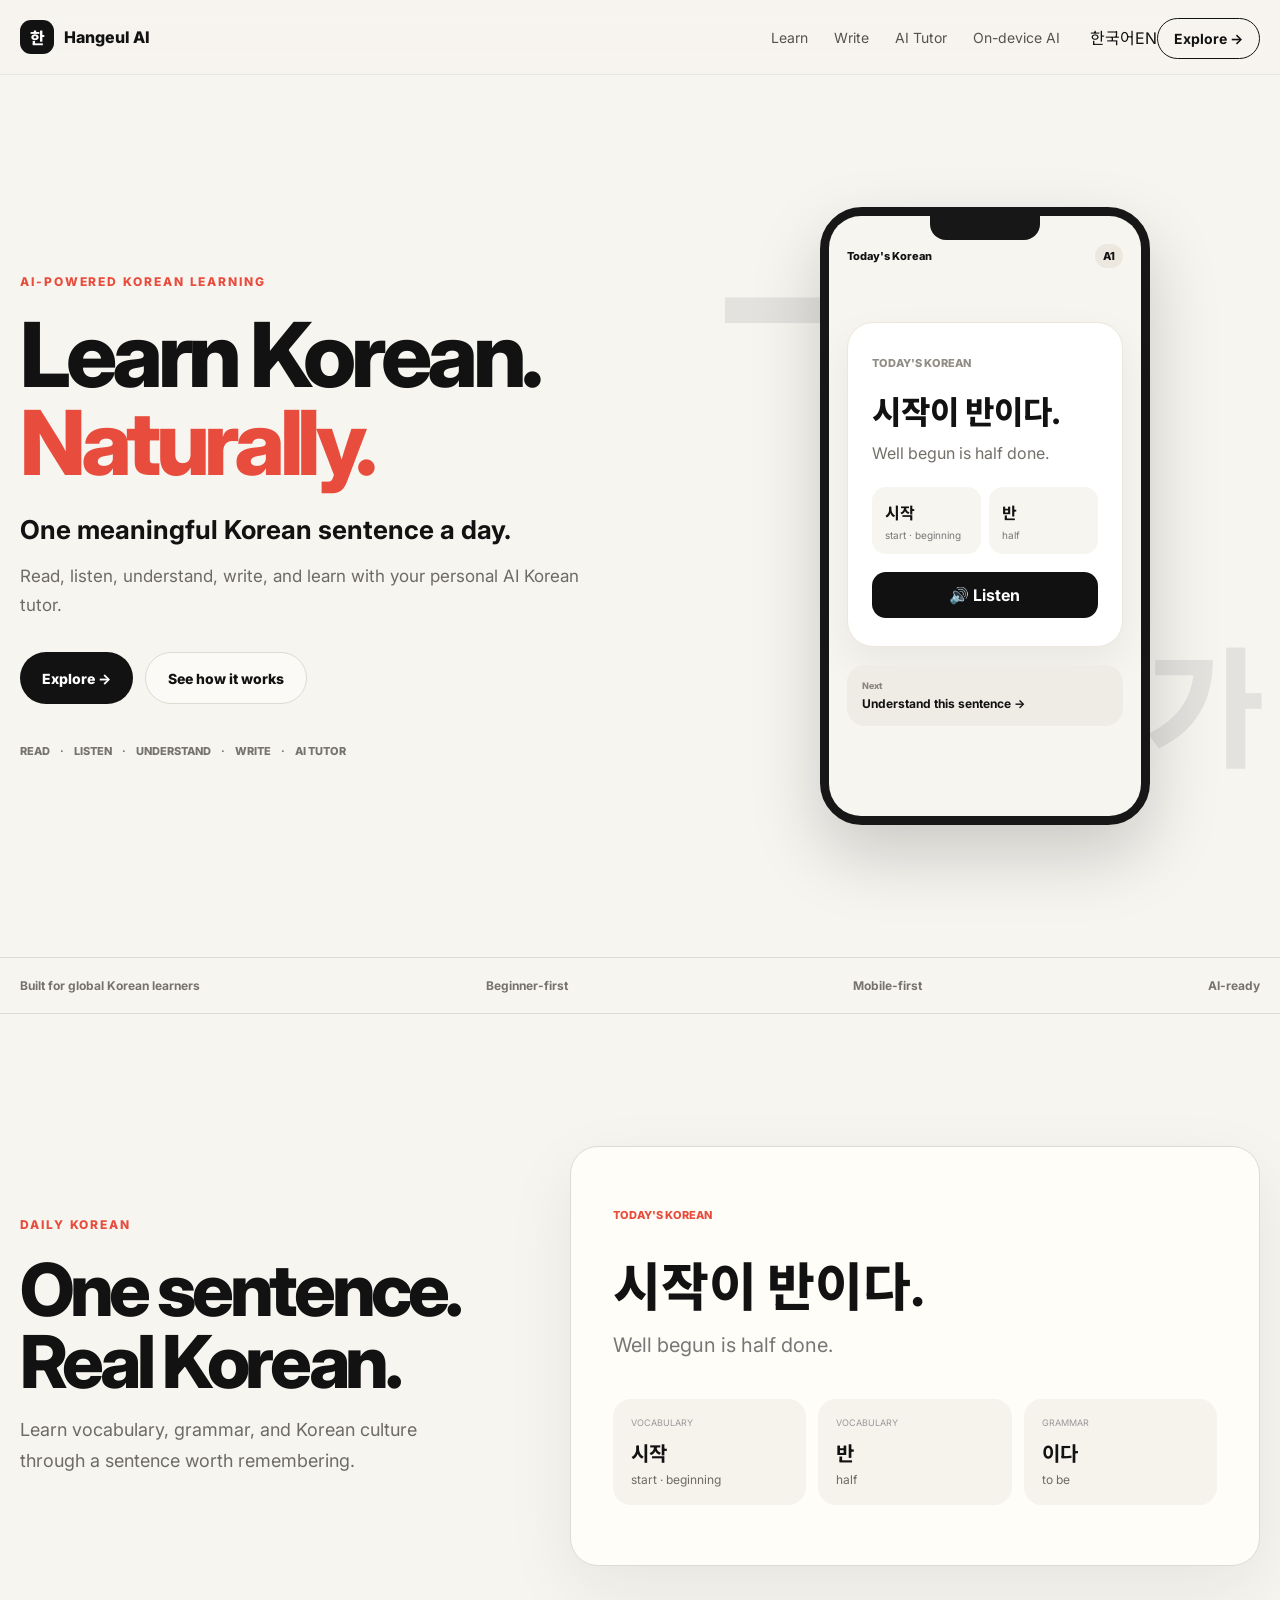
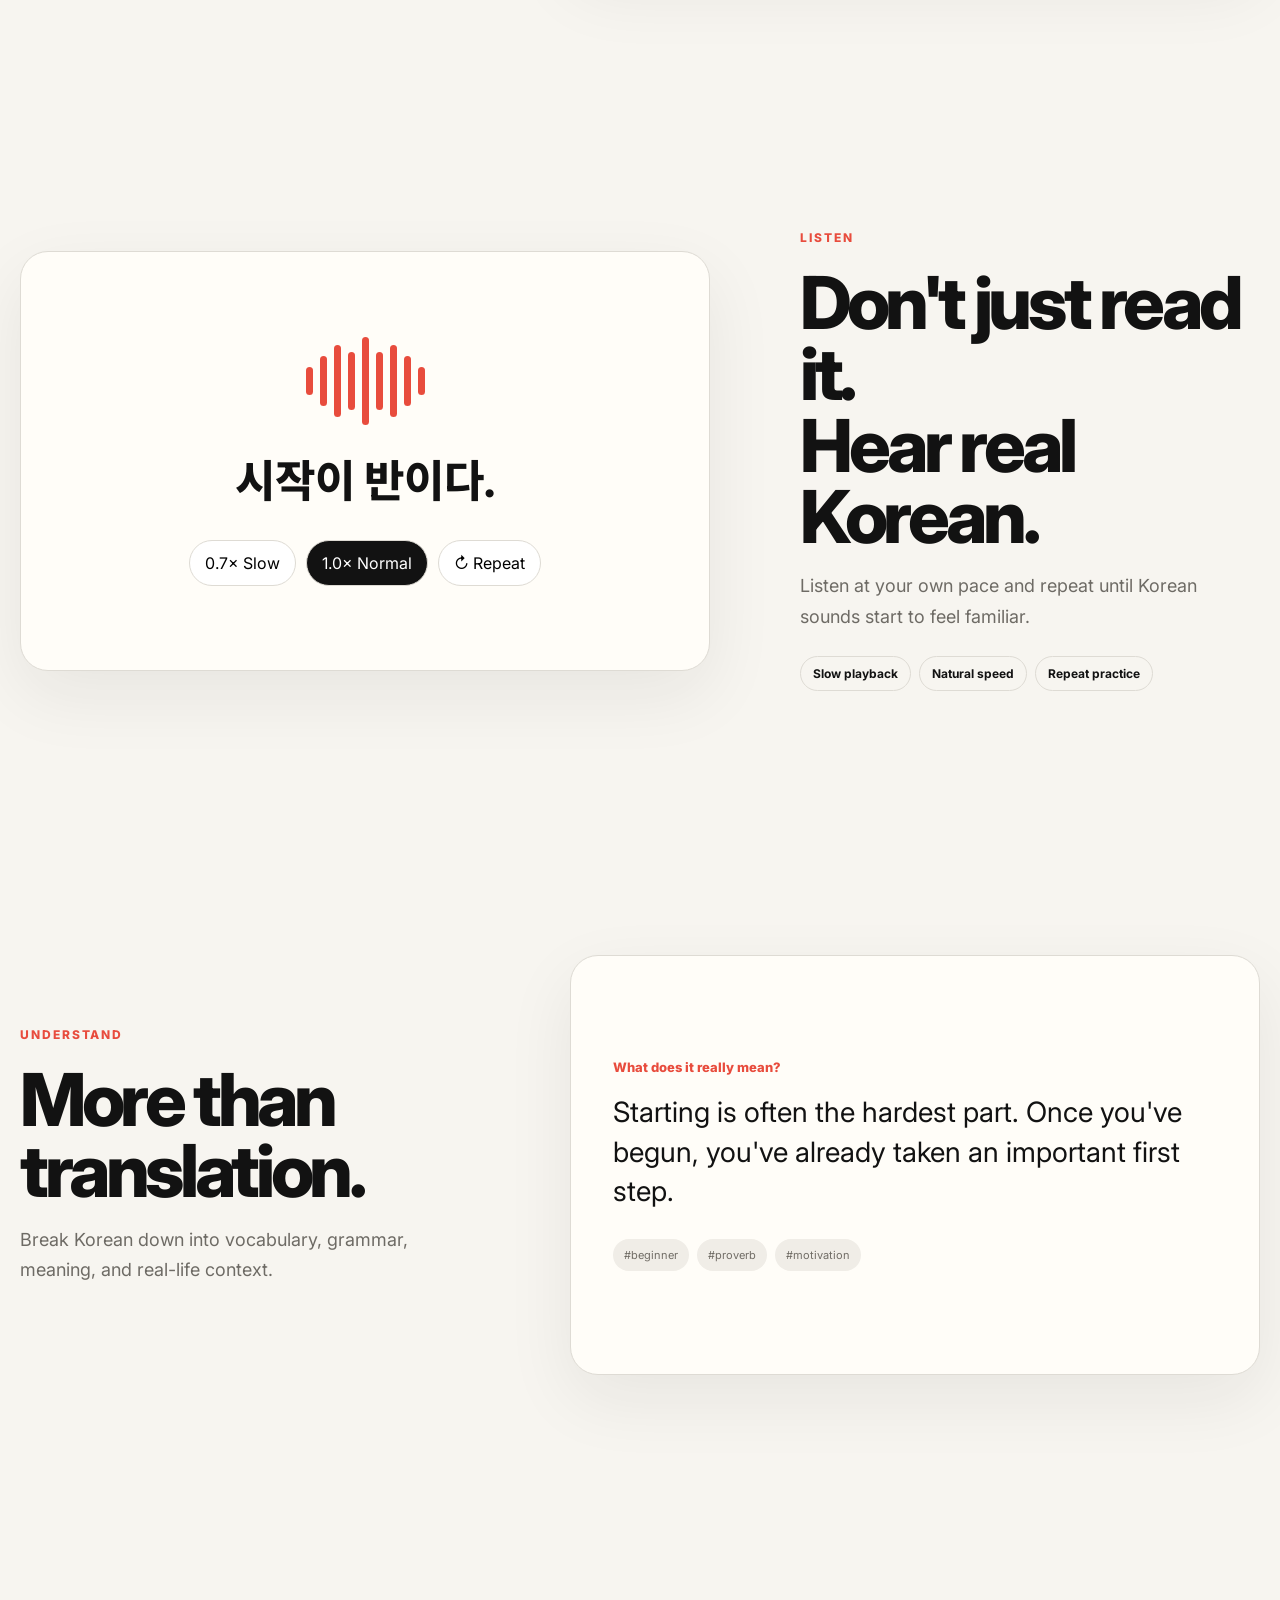
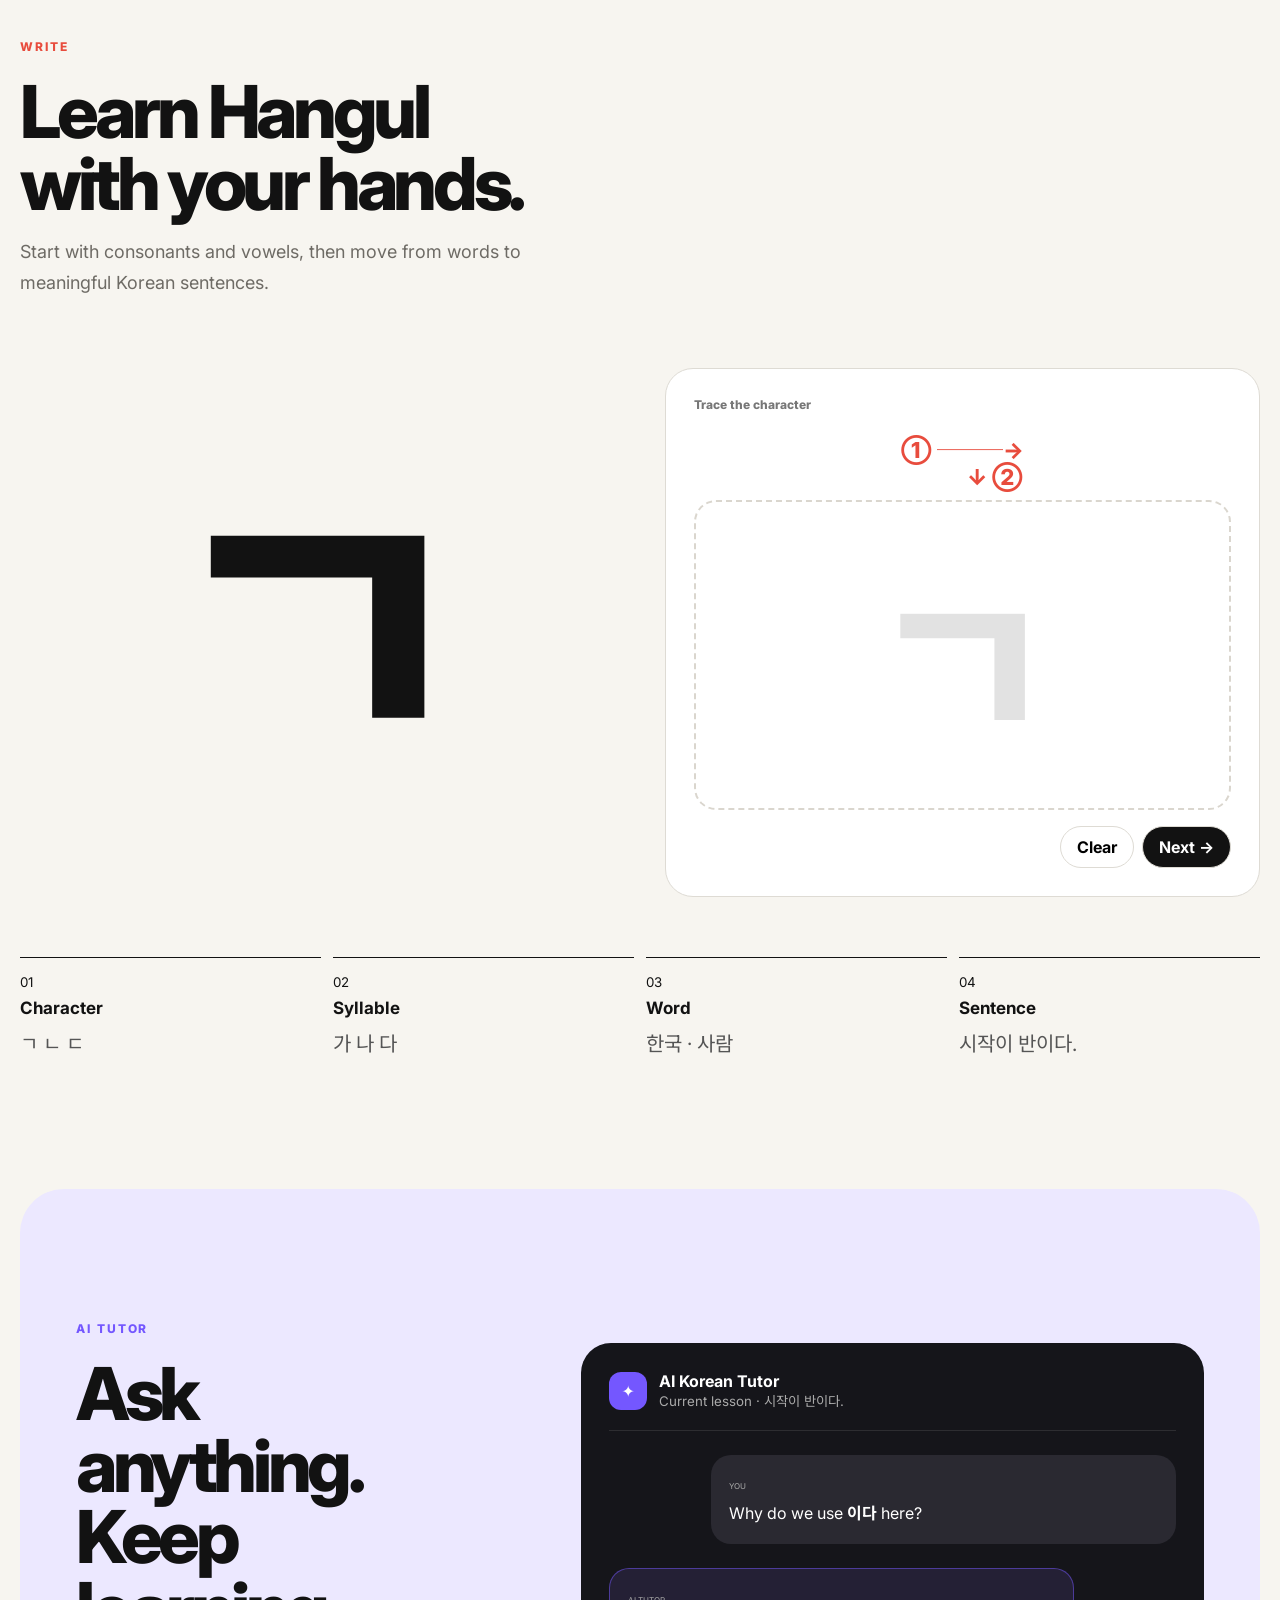
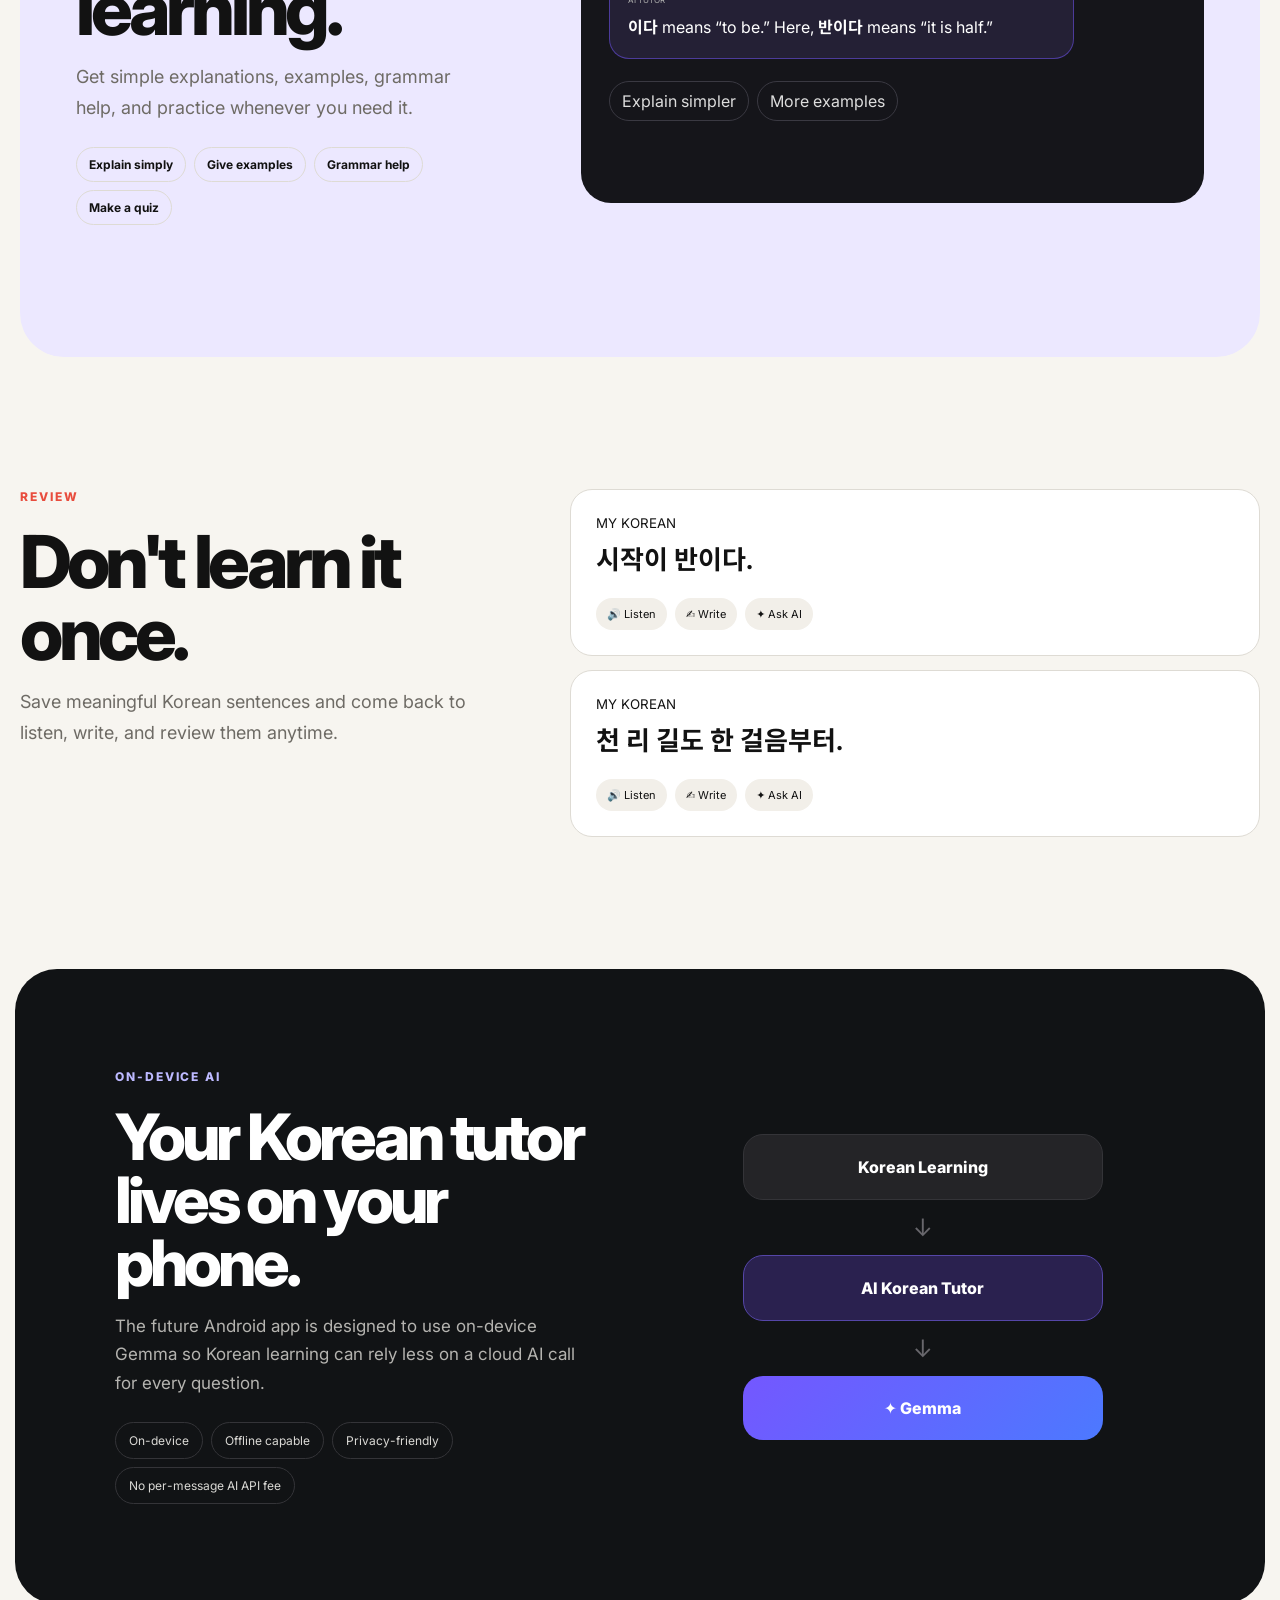
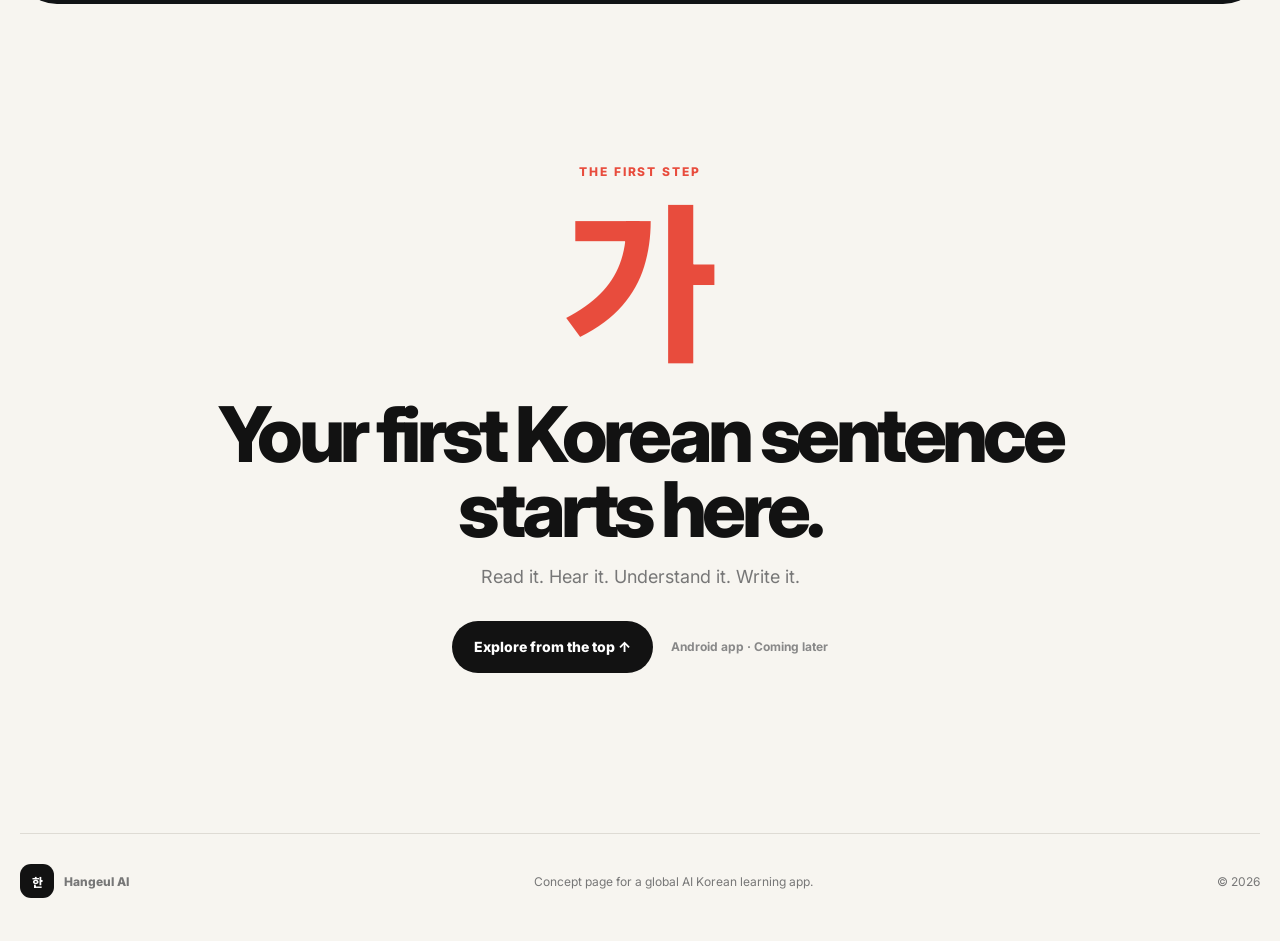
==== en.html @ b6873150 "Add English landing page" ====
<!doctype html>
<html lang="en">
<head>
<meta charset="UTF-8" />
<meta name="viewport" content="width=device-width, initial-scale=1.0" />
<meta name="description" content="Learn Korean one meaningful sentence at a time. Read, listen, understand, write, and learn with an AI Korean tutor." />
<title>Hangeul AI — Learn Korean Naturally</title>
<link rel="preconnect" href="https://fonts.googleapis.com">
<link rel="preconnect" href="https://fonts.gstatic.com" crossorigin>
<link href="https://fonts.googleapis.com/css2?family=Inter:wght@400;500;600;700;800&family=Noto+Sans+KR:wght@400;500;600;700;800&display=swap" rel="stylesheet">
<link rel="stylesheet" href="./styles.css" />
</head>
<body>
<header class="site-header">
  <div class="nav-shell">
    <a class="brand" href="#top"><span class="brand-mark">한</span><span>Hangeul AI</span></a>
    <nav class="desktop-nav"><a href="#learn">Learn</a><a href="#write">Write</a><a href="#ai">AI Tutor</a><a href="#private-ai">On-device AI</a></nav>
    <div class="header-actions"><a class="lang-link" href="./index.html">한국어</a><a class="lang-link active" href="./en.html">EN</a><a class="nav-cta" href="#experience">Explore →</a></div>
  </div>
</header>
<main id="top">
<section class="hero section">
  <div class="hero-copy">
    <div class="eyebrow">AI-POWERED KOREAN LEARNING</div>
    <h1>Learn Korean.<br><span>Naturally.</span></h1>
    <p class="hero-lead">One meaningful Korean sentence a day.</p>
    <p class="hero-sub">Read, listen, understand, write, and learn with your personal AI Korean tutor.</p>
    <div class="hero-actions"><a class="button primary" href="#experience">Explore →</a><a class="button ghost" href="#learn">See how it works</a></div>
    <div class="feature-strip"><span>READ</span><b>·</b><span>LISTEN</span><b>·</b><span>UNDERSTAND</span><b>·</b><span>WRITE</span><b>·</b><span>AI TUTOR</span></div>
  </div>
  <div class="hero-visual">
    <div class="hangul-orbit orbit-one">ㄱ</div><div class="hangul-orbit orbit-two">가</div>
    <div class="phone"><div class="phone-notch"></div><div class="phone-screen">
      <div class="phone-topline"><span>Today's Korean</span><span class="pill-mini">A1</span></div>
      <div class="quote-card"><span class="quote-kicker">TODAY'S KOREAN</span><div class="quote-ko">시작이 반이다.</div><div class="quote-en">Well begun is half done.</div>
      <div class="word-row"><div><strong>시작</strong><span>start · beginning</span></div><div><strong>반</strong><span>half</span></div></div>
      <button class="listen-demo" type="button" data-tts="시작이 반이다.">🔊 Listen</button></div>
      <div class="mock-note"><span>Next</span><strong>Understand this sentence →</strong></div>
    </div></div>
  </div>
</section>
<section class="trust-line"><div>Built for global Korean learners</div><div>Beginner-first</div><div>Mobile-first</div><div>AI-ready</div></section>
<section class="section feature-section" id="learn"><div class="section-copy"><div class="eyebrow">DAILY KOREAN</div><h2>One sentence.<br>Real Korean.</h2><p>Learn vocabulary, grammar, and Korean culture through a sentence worth remembering.</p></div>
<div class="demo-board lesson-board"><div class="demo-label">TODAY'S KOREAN</div><div class="lesson-main">시작이 반이다.</div><div class="lesson-translation">Well begun is half done.</div><div class="vocab-grid"><article><small>VOCABULARY</small><strong>시작</strong><span>start · beginning</span></article><article><small>VOCABULARY</small><strong>반</strong><span>half</span></article><article><small>GRAMMAR</small><strong>이다</strong><span>to be</span></article></div></div></section>
<section class="section feature-section reverse"><div class="section-copy"><div class="eyebrow">LISTEN</div><h2>Don't just read it.<br>Hear real Korean.</h2><p>Listen at your own pace and repeat until Korean sounds start to feel familiar.</p><div class="micro-points"><span>Slow playback</span><span>Natural speed</span><span>Repeat practice</span></div></div>
<div class="demo-board listen-board"><div class="sound-wave"><i></i><i></i><i></i><i></i><i></i><i></i><i></i><i></i><i></i></div><div class="listen-sentence">시작이 반이다.</div><div class="speed-row"><button class="speed-chip">0.7× Slow</button><button class="speed-chip active">1.0× Normal</button><button class="speed-chip">↻ Repeat</button></div></div></section>
<section class="section feature-section"><div class="section-copy"><div class="eyebrow">UNDERSTAND</div><h2>More than<br>translation.</h2><p>Break Korean down into vocabulary, grammar, meaning, and real-life context.</p></div>
<div class="demo-board meaning-board"><div class="meaning-title">What does it really mean?</div><p>Starting is often the hardest part. Once you've begun, you've already taken an important first step.</p><div class="meaning-tags"><span>#beginner</span><span>#proverb</span><span>#motivation</span></div></div></section>
<section class="section writing-section" id="write"><div class="write-intro"><div class="eyebrow">WRITE</div><h2>Learn Hangul<br>with your hands.</h2><p>Start with consonants and vowels, then move from words to meaningful Korean sentences.</p></div>
<div class="writing-stage"><div class="giant-hangul">ㄱ</div><div class="trace-card"><div class="trace-instruction">Trace the character</div><div class="stroke-guide">① ───→<br><span>↓ ②</span></div><div class="trace-box"><span>ㄱ</span></div><div class="trace-actions"><button>Clear</button><button class="dark-btn">Next →</button></div></div></div>
<div class="progression"><div><small>01</small><strong>Character</strong><span>ㄱ ㄴ ㄷ</span></div><div><small>02</small><strong>Syllable</strong><span>가 나 다</span></div><div><small>03</small><strong>Word</strong><span>한국 · 사람</span></div><div><small>04</small><strong>Sentence</strong><span>시작이 반이다.</span></div></div></section>
<section class="section feature-section ai-section" id="ai"><div class="section-copy"><div class="eyebrow purple">AI TUTOR</div><h2>Ask anything.<br>Keep learning.</h2><p>Get simple explanations, examples, grammar help, and practice whenever you need it.</p><div class="quick-actions"><span>Explain simply</span><span>Give examples</span><span>Grammar help</span><span>Make a quiz</span></div></div>
<div class="chat-panel"><div class="chat-head"><span class="ai-dot">✦</span><div><strong>AI Korean Tutor</strong><small>Current lesson · 시작이 반이다.</small></div></div><div class="bubble user-bubble"><small>YOU</small><p>Why do we use <strong>이다</strong> here?</p></div><div class="bubble ai-bubble"><small>AI TUTOR</small><p><strong>이다</strong> means “to be.” Here, <strong>반이다</strong> means “it is half.”</p></div><div class="chat-actions"><button>Explain simpler</button><button>More examples</button></div></div></section>
<section class="section review-section"><div class="section-copy"><div class="eyebrow">REVIEW</div><h2>Don't learn it once.</h2><p>Save meaningful Korean sentences and come back to listen, write, and review them anytime.</p></div><div class="library"><article><div><small>MY KOREAN</small><strong>시작이 반이다.</strong></div><div class="library-actions"><span>🔊 Listen</span><span>✍ Write</span><span>✦ Ask AI</span></div></article><article><div><small>MY KOREAN</small><strong>천 리 길도 한 걸음부터.</strong></div><div class="library-actions"><span>🔊 Listen</span><span>✍ Write</span><span>✦ Ask AI</span></div></article></div></section>
<section class="section private-section" id="private-ai"><div class="private-copy"><div class="eyebrow light">ON-DEVICE AI</div><h2>Your Korean tutor<br>lives on your phone.</h2><p>The future Android app is designed to use on-device Gemma so Korean learning can rely less on a cloud AI call for every question.</p><div class="private-pills"><span>On-device</span><span>Offline capable</span><span>Privacy-friendly</span><span>No per-message AI API fee</span></div></div><div class="device-stack"><div class="device-chip">Korean Learning</div><div class="down-arrow">↓</div><div class="device-chip purple-chip">AI Korean Tutor</div><div class="down-arrow">↓</div><div class="gemma-chip">✦ Gemma</div></div></section>
<section class="final-cta" id="experience"><div class="eyebrow">THE FIRST STEP</div><div class="final-glyph">가</div><h2>Your first Korean sentence<br>starts here.</h2><p>Read it. Hear it. Understand it. Write it.</p><div class="final-actions"><a class="button primary" href="#top">Explore from the top ↑</a><span class="coming">Android app · Coming later</span></div></section>
</main>
<footer><a class="brand" href="#top"><span class="brand-mark">한</span><span>Hangeul AI</span></a><p>Concept page for a global AI Korean learning app.</p><span>© 2026</span></footer>
<script src="./script.js"></script>
</body></html>
---- styles.css ----
:root{--bg:#f7f5f0;--paper:#fffdf8;--ink:#121212;--muted:#6e6b65;--line:#dedbd4;--red:#e84c3d;--purple:#7457ff;--dark:#111315;--radius:28px}*{box-sizing:border-box}html{scroll-behavior:smooth}body{margin:0;background:var(--bg);color:var(--ink);font-family:Inter,"Noto Sans KR",system-ui,sans-serif;-webkit-font-smoothing:antialiased}button,a{font:inherit}button{cursor:pointer}a{color:inherit;text-decoration:none}.site-header{position:sticky;top:0;z-index:20;backdrop-filter:blur(14px);background:rgba(247,245,240,.82);border-bottom:1px solid rgba(18,18,18,.06)}.nav-shell{width:min(1240px,calc(100% - 40px));height:74px;margin:auto;display:flex;align-items:center;gap:30px}.brand{display:flex;align-items:center;gap:10px;font-weight:800}.brand-mark{width:34px;height:34px;border-radius:11px;display:grid;place-items:center;background:var(--ink);color:#fff}.desktop-nav{margin-left:auto;display:flex;gap:26px;color:#55524d;font-size:14px}.nav-cta{padding:11px 16px;border:1px solid var(--ink);border-radius:999px;font-weight:700;font-size:14px}.section{width:min(1240px,calc(100% - 40px));margin:auto;padding:132px 0}.hero{min-height:760px;display:grid;grid-template-columns:1.05fr .95fr;align-items:center;gap:80px}.eyebrow{font-size:12px;font-weight:800;letter-spacing:.16em;color:var(--red);margin-bottom:22px}.eyebrow.purple{color:var(--purple)}.eyebrow.light{color:#bdb9ff}.hero h1,.section h2,.final-cta h2{margin:0;letter-spacing:-.06em;line-height:.98;font-weight:800}.hero h1{font-size:clamp(64px,7vw,106px)}.hero h1 span{color:var(--red)}.hero-lead{font-size:26px;margin:28px 0 12px;font-weight:700}.hero-sub{font-size:17px;line-height:1.7;color:var(--muted);max-width:560px}.hero-actions{display:flex;gap:12px;margin-top:32px}.button{display:inline-flex;align-items:center;justify-content:center;min-height:52px;padding:0 22px;border-radius:999px;font-weight:800;font-size:14px}.button.primary{background:var(--ink);color:white}.button.ghost{border:1px solid var(--line);background:rgba(255,255,255,.45)}.feature-strip{display:flex;gap:10px;flex-wrap:wrap;margin-top:40px;color:#77736d;font-size:11px;font-weight:800}.hero-visual{position:relative;min-height:600px;display:grid;place-items:center}.phone{width:330px;border:9px solid #171717;border-radius:42px;background:#171717;box-shadow:0 30px 70px rgba(0,0,0,.18);position:relative;z-index:2}.phone-notch{width:110px;height:24px;border-radius:0 0 16px 16px;background:#171717;position:absolute;left:50%;top:0;transform:translateX(-50%);z-index:3}.phone-screen{min-height:600px;border-radius:32px;background:#f7f5f0;padding:28px 18px 18px}.phone-topline{display:flex;justify-content:space-between;align-items:center;font-size:11px;font-weight:800}.pill-mini{padding:5px 8px;background:#ece8df;border-radius:999px}.quote-card{margin-top:54px;padding:28px 24px;border-radius:26px;background:#fff;border:1px solid #ece7de;box-shadow:0 16px 40px rgba(0,0,0,.06)}.quote-kicker{font-size:11px;color:#918d85;font-weight:800}.quote-ko{font-size:32px;font-weight:800;margin-top:16px}.quote-en{color:#736f69;margin-top:10px}.word-row{display:grid;grid-template-columns:1fr 1fr;gap:8px;margin-top:24px}.word-row div{padding:13px;border-radius:14px;background:#f7f5f0}.word-row strong,.word-row span{display:block}.word-row span{font-size:10px;color:#777;margin-top:5px}.listen-demo{width:100%;border:0;border-radius:14px;background:#111;color:#fff;padding:13px;margin-top:18px;font-weight:700}.mock-note{margin-top:18px;padding:15px;border-radius:18px;background:#efece5}.mock-note span,.mock-note strong{display:block}.mock-note span{font-size:9px;color:#8b877f;font-weight:800}.mock-note strong{font-size:12px;margin-top:5px}.hangul-orbit{position:absolute;font-weight:800;color:rgba(17,19,21,.08);line-height:1}.orbit-one{font-size:220px;left:-20px;top:40px}.orbit-two{font-size:130px;right:-5px;bottom:50px}.trust-line{border-top:1px solid var(--line);border-bottom:1px solid var(--line);padding:20px max(20px,calc((100% - 1240px)/2));display:flex;justify-content:space-between;gap:20px;flex-wrap:wrap;font-size:12px;color:#77736c;font-weight:700}.feature-section{display:grid;grid-template-columns:.8fr 1.2fr;gap:90px;align-items:center}.feature-section.reverse{grid-template-columns:1.2fr .8fr}.feature-section.reverse .section-copy{order:2}.section-copy h2,.write-intro h2{font-size:clamp(52px,5.7vw,82px)}.section-copy p,.write-intro p{color:var(--muted);font-size:18px;line-height:1.7;max-width:520px}.keep-line{white-space:nowrap}.demo-board{min-height:420px;border-radius:var(--radius);background:var(--paper);border:1px solid var(--line);padding:42px;box-shadow:0 24px 70px rgba(29,27,24,.07)}.lesson-board{display:flex;flex-direction:column;justify-content:center}.demo-label{font-size:11px;font-weight:800;color:var(--red)}.lesson-main{font-size:52px;font-weight:800;margin-top:24px}.lesson-translation{font-size:20px;color:#777;margin-top:12px}.vocab-grid{display:grid;grid-template-columns:repeat(3,1fr);gap:12px;margin-top:42px}.vocab-grid article{background:#f6f3ed;padding:18px;border-radius:18px}.vocab-grid small,.vocab-grid strong,.vocab-grid span{display:block}.vocab-grid small{font-size:9px;color:#999}.vocab-grid strong{font-size:20px;margin-top:10px}.vocab-grid span{font-size:12px;color:#6f6b64;margin-top:5px}.listen-board{display:grid;place-items:center;align-content:center}.sound-wave{display:flex;align-items:center;gap:7px;height:90px}.sound-wave i{display:block;width:7px;border-radius:999px;background:var(--red);height:28px}.sound-wave i:nth-child(2),.sound-wave i:nth-child(8){height:50px}.sound-wave i:nth-child(3),.sound-wave i:nth-child(7){height:72px}.sound-wave i:nth-child(4),.sound-wave i:nth-child(6){height:58px}.sound-wave i:nth-child(5){height:88px}.listen-sentence{font-size:44px;font-weight:800;margin:20px 0 30px}.speed-row{display:flex;gap:10px;flex-wrap:wrap;justify-content:center}.speed-chip{border:1px solid var(--line);background:white;padding:12px 15px;border-radius:999px}.speed-chip.active{background:var(--ink);color:#fff}.micro-points,.quick-actions,.private-pills{display:flex;flex-wrap:wrap;gap:8px;margin-top:24px}.micro-points span,.quick-actions span{border:1px solid var(--line);padding:9px 12px;border-radius:999px;font-size:12px;font-weight:700}.meaning-board{display:flex;flex-direction:column;justify-content:center}.meaning-title{font-size:13px;font-weight:800;color:var(--red);margin-bottom:18px}.meaning-board p{font-size:28px;line-height:1.4;margin:0}.meaning-tags{display:flex;gap:8px;margin-top:28px;flex-wrap:wrap}.meaning-tags span{background:#f0ede7;border-radius:999px;padding:9px 11px;font-size:11px;color:#716d66}.writing-stage{display:grid;grid-template-columns:1fr 1fr;align-items:center;gap:50px;margin-top:70px}.giant-hangul{font-size:360px;font-weight:800;line-height:.8;text-align:center}.trace-card{border-radius:var(--radius);background:#fff;border:1px solid var(--line);padding:28px}.trace-instruction{font-size:12px;font-weight:800;color:#777}.stroke-guide{text-align:center;font-weight:800;font-size:22px;color:var(--red);margin:20px 0 10px}.stroke-guide span{display:inline-block;margin-left:64px}.trace-box{height:310px;border:2px dashed #dad6ce;border-radius:22px;display:grid;place-items:center}.trace-box span{font-size:210px;font-weight:800;color:rgba(18,18,18,.12)}.trace-actions{display:flex;justify-content:flex-end;gap:8px;margin-top:16px}.trace-actions button{border:1px solid var(--line);background:#fff;border-radius:999px;padding:10px 16px;font-weight:700}.trace-actions .dark-btn{background:var(--ink);color:#fff}.progression{display:grid;grid-template-columns:repeat(4,1fr);gap:12px;margin-top:60px}.progression div{border-top:1px solid var(--ink);padding-top:16px}.progression small,.progression strong,.progression span{display:block}.progression strong{font-size:17px;margin-top:8px}.progression span{font-size:20px;margin-top:10px;color:#555}.ai-section{background:#ece8ff;border-radius:44px;padding-left:56px;padding-right:56px}.chat-panel{background:#15151a;color:#fff;border-radius:30px;padding:28px;min-height:460px}.chat-head{display:flex;gap:12px;align-items:center;border-bottom:1px solid rgba(255,255,255,.1);padding-bottom:20px}.ai-dot{width:38px;height:38px;border-radius:12px;display:grid;place-items:center;background:var(--purple)}.chat-head strong,.chat-head small{display:block}.chat-head small{color:#aaa}.bubble{max-width:82%;padding:18px;border-radius:20px;margin-top:24px}.bubble small{font-size:8px;color:#aaa}.bubble p{margin:8px 0 0;line-height:1.55}.user-bubble{margin-left:auto;background:#2a2931}.ai-bubble{background:#242035;border:1px solid rgba(116,87,255,.5)}.chat-actions{display:flex;gap:8px;margin-top:22px}.chat-actions button{background:transparent;color:#ddd;border:1px solid #3a3942;border-radius:999px;padding:9px 12px}.review-section{display:grid;grid-template-columns:.8fr 1.2fr;gap:90px}.library{display:grid;gap:14px}.library article{background:#fff;border:1px solid var(--line);border-radius:22px;padding:25px}.library small,.library strong{display:block}.library strong{font-size:26px;margin-top:8px}.library-actions{display:flex;gap:8px;flex-wrap:wrap;margin-top:22px}.library-actions span{background:#f2efe9;border-radius:999px;padding:9px 11px;font-size:11px}.private-section{width:min(1340px,calc(100% - 30px));background:var(--dark);color:#fff;border-radius:42px;display:grid;grid-template-columns:1fr 1fr;gap:80px;align-items:center;padding:100px}.private-copy h2{font-size:clamp(52px,5vw,78px);margin:0;line-height:.98}.private-copy p{color:#b5b4b0;font-size:17px;line-height:1.7}.private-pills span{border:1px solid #343438;border-radius:999px;padding:10px 13px;color:#dad9d5;font-size:12px}.device-stack{display:grid;place-items:center}.device-chip,.gemma-chip{width:min(360px,100%);text-align:center;padding:22px;border-radius:20px;background:#242427;border:1px solid #343438;font-weight:800}.purple-chip{background:#2a214f;border-color:#5546a8}.gemma-chip{background:linear-gradient(135deg,#7457ff,#4c79ff);border:0}.down-arrow{color:#68676c;font-size:24px;padding:13px}.final-cta{text-align:center;padding:160px 20px}.final-glyph{font-size:170px;line-height:1;font-weight:800;color:var(--red)}.final-cta h2{font-size:clamp(52px,6vw,86px);margin-top:26px}.final-cta p{font-size:18px;color:#777}.final-actions{display:flex;align-items:center;justify-content:center;gap:18px;margin-top:34px;flex-wrap:wrap}.coming{font-size:12px;color:#888;font-weight:700}footer{width:min(1240px,calc(100% - 40px));margin:auto;padding:28px 0 40px;border-top:1px solid var(--line);display:flex;justify-content:space-between;gap:20px;align-items:center;color:#777;font-size:12px}@media(max-width:900px){.desktop-nav{display:none}.nav-cta{margin-left:auto}.section{padding:90px 0}.hero{grid-template-columns:1fr;gap:30px;padding-top:70px}.feature-section,.feature-section.reverse,.review-section,.private-section,.writing-stage{grid-template-columns:1fr}.feature-section.reverse .section-copy{order:0}.private-section{padding:70px 34px}.giant-hangul{font-size:260px}.progression{grid-template-columns:1fr 1fr}}@media(max-width:600px){.nav-shell,.section,footer{width:min(100% - 32px,1240px)}.hero h1{font-size:58px}.hero-actions{flex-direction:column}.button{width:100%}.phone{width:min(310px,92vw)}.feature-section{gap:45px}.demo-board{padding:26px;min-height:360px}.lesson-main{font-size:38px}.vocab-grid{grid-template-columns:1fr}.meaning-board p{font-size:23px}.listen-sentence{font-size:34px}.giant-hangul{font-size:190px}.trace-box{height:250px}.progression{grid-template-columns:1fr}.ai-section{padding-left:22px;padding-right:22px}.private-section{width:min(100% - 16px,1340px);padding:60px 24px;border-radius:30px}.final-glyph{font-size:120px}footer{align-items:flex-start;flex-direction:column}.keep-line{white-space:normal}}
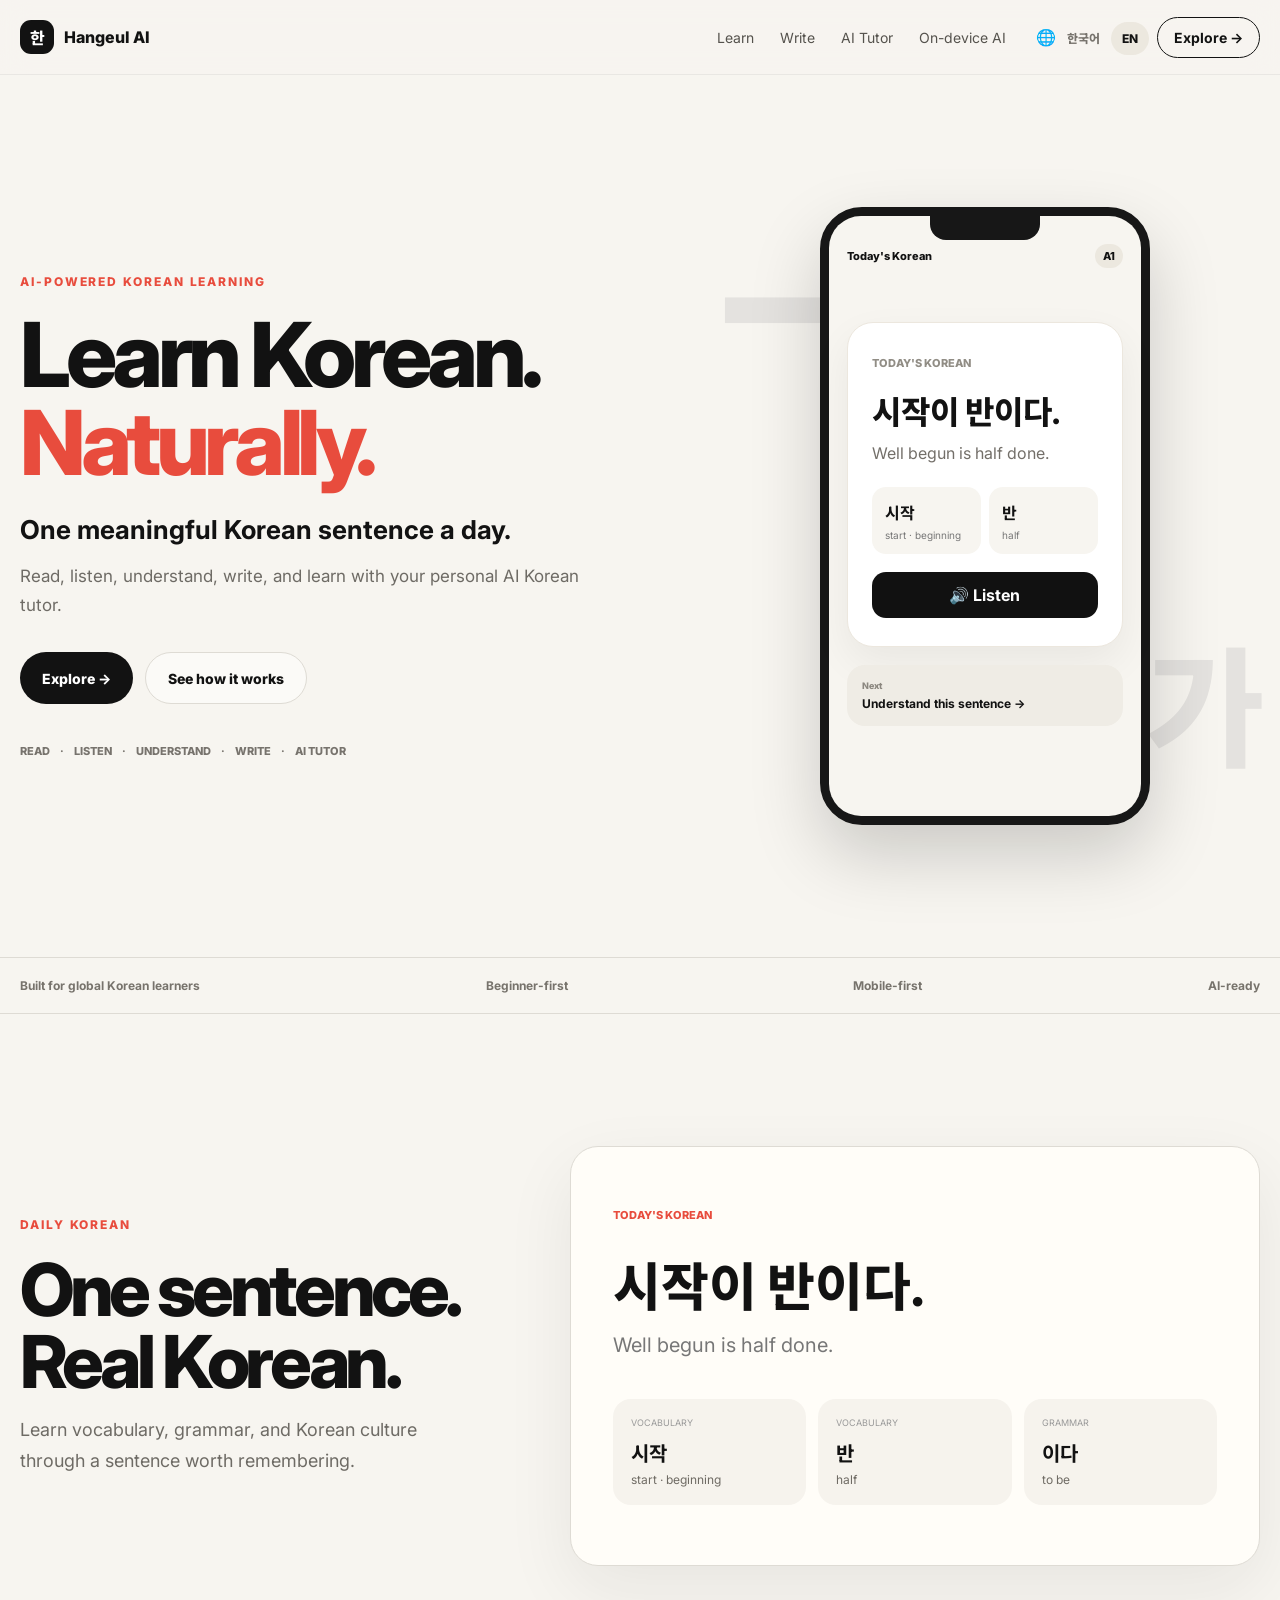
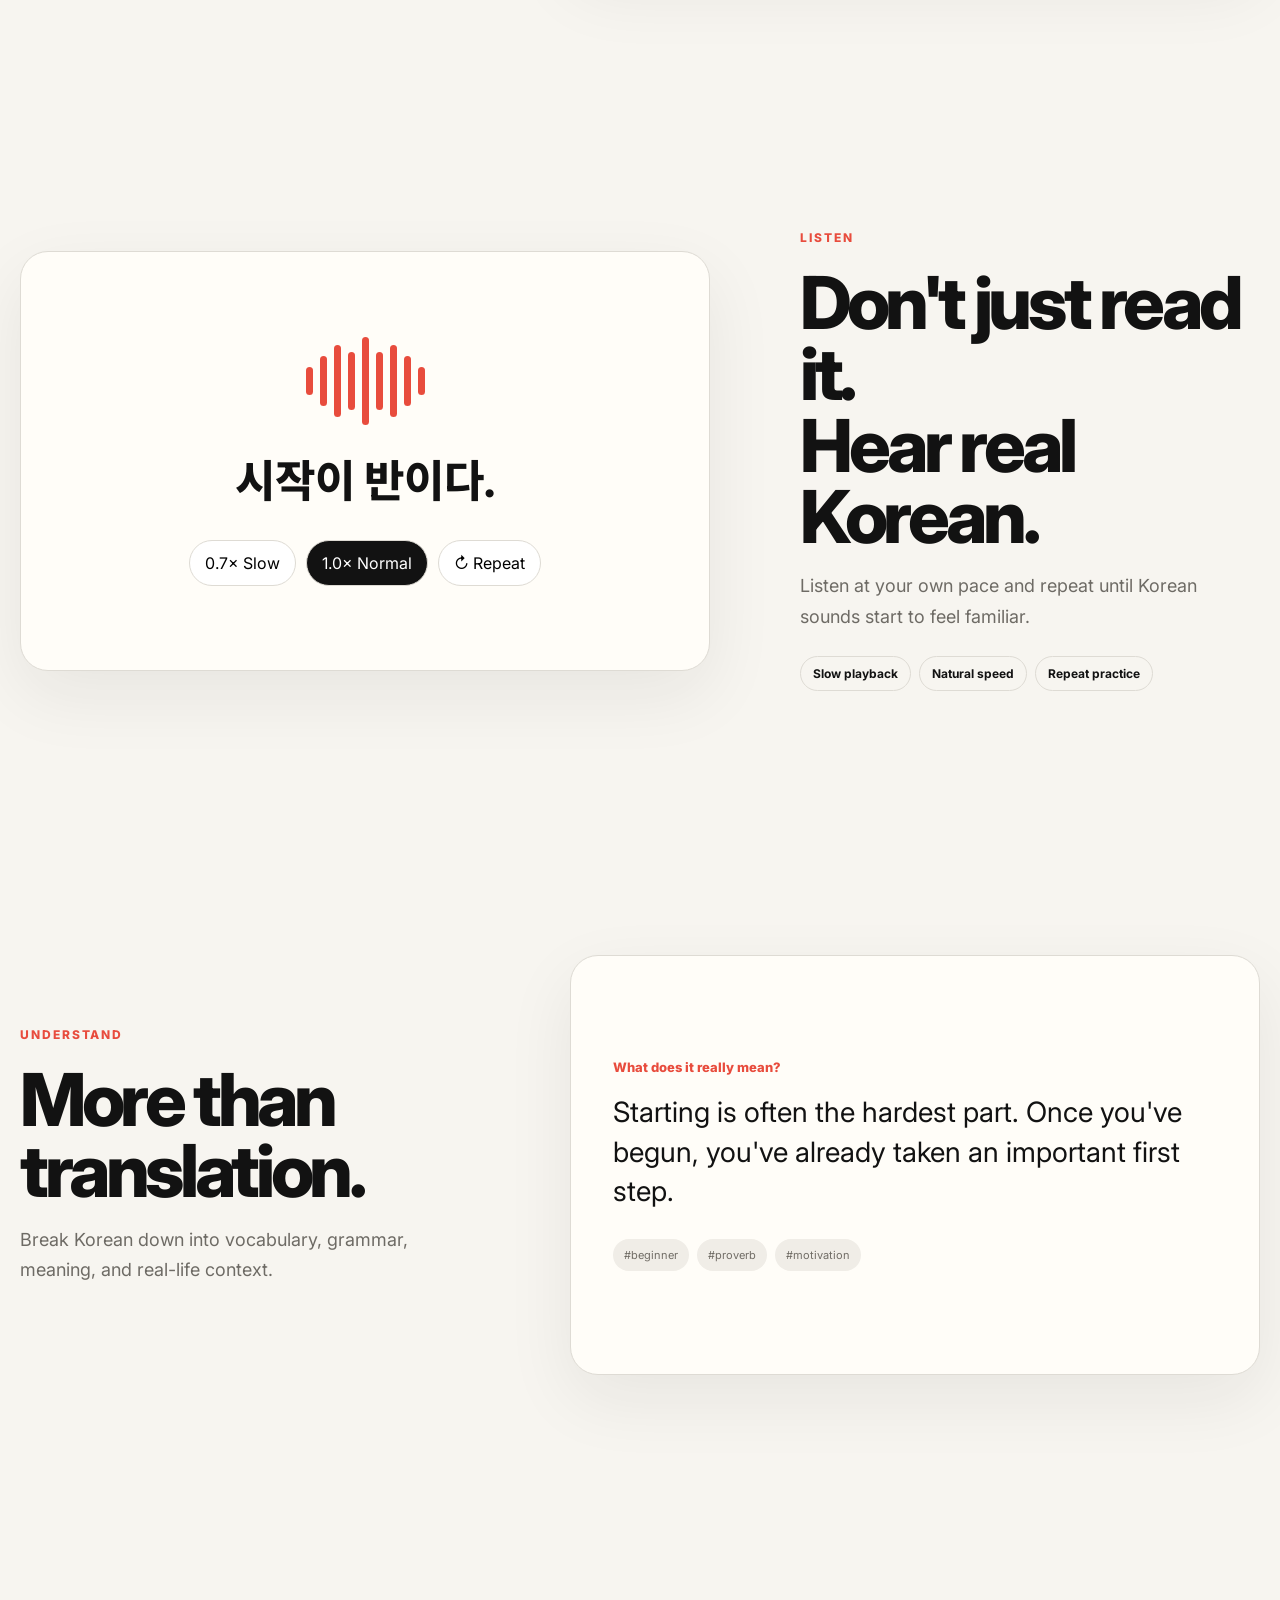
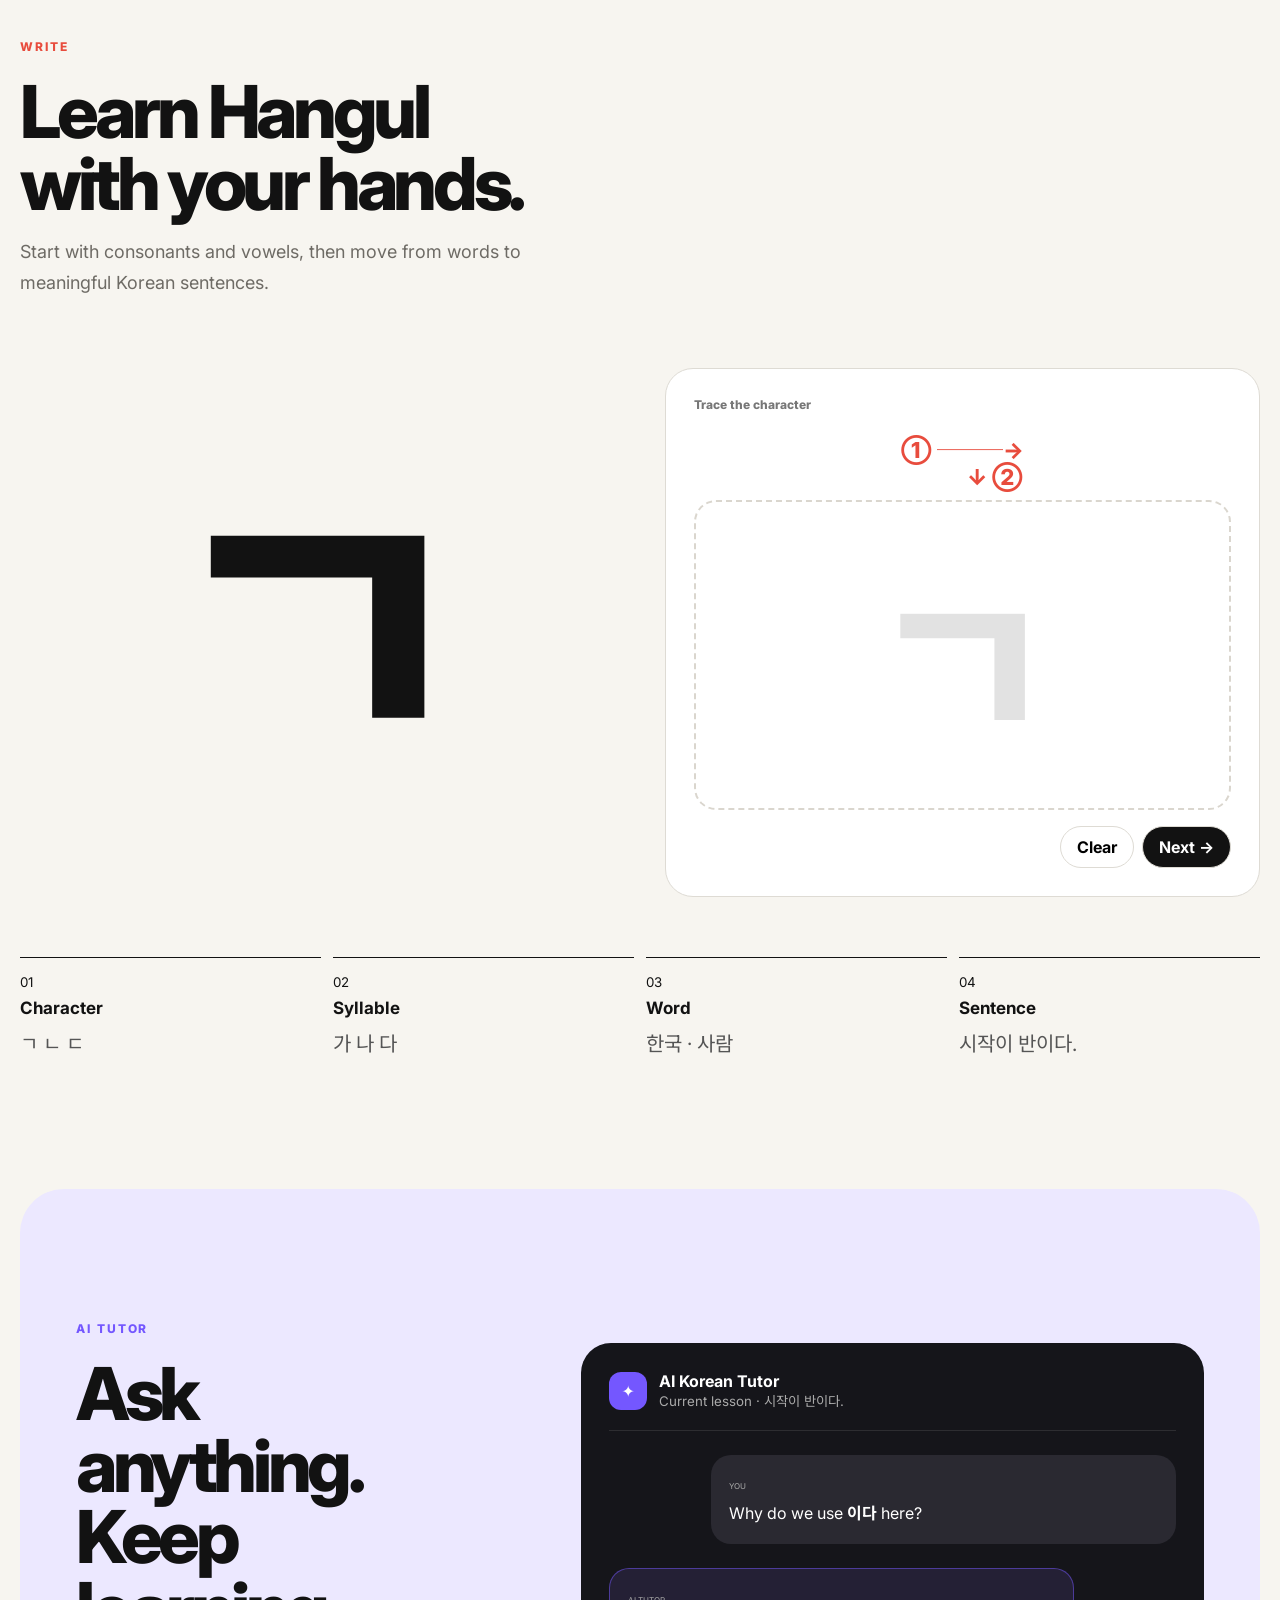
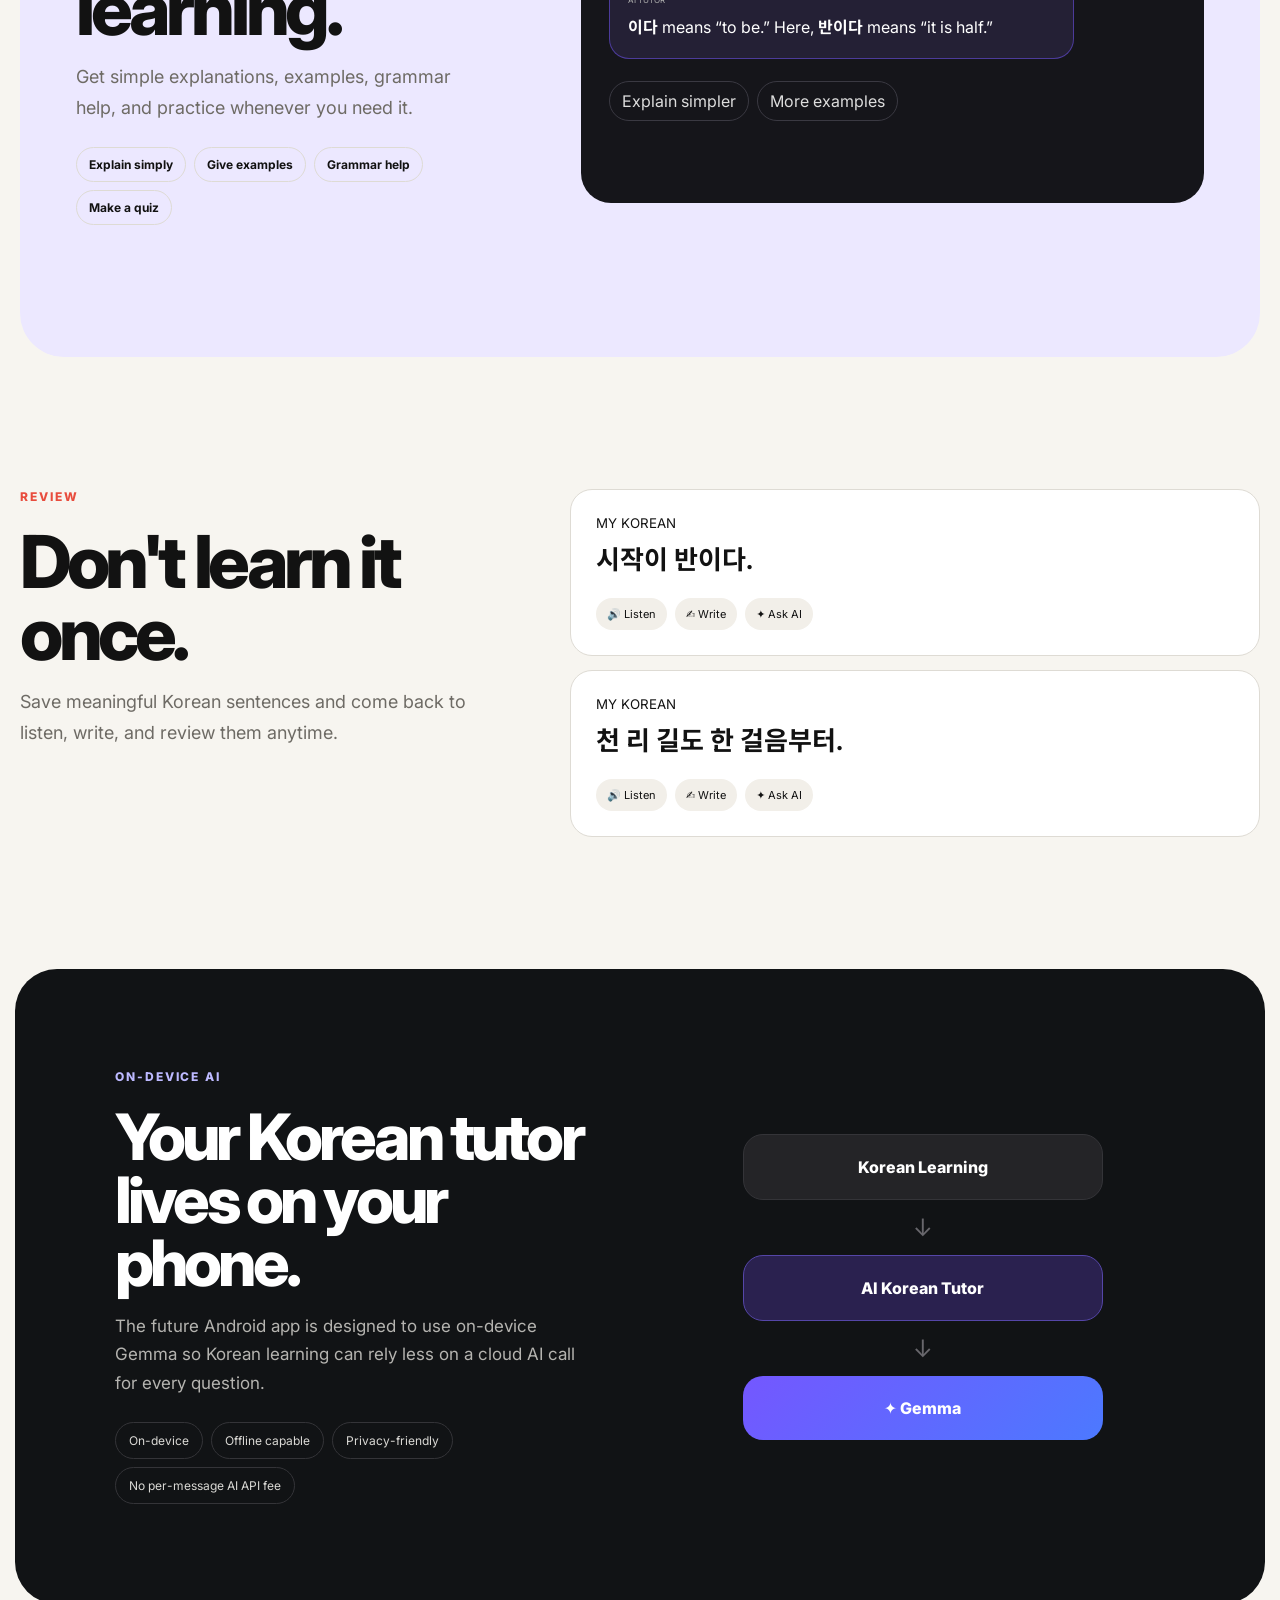
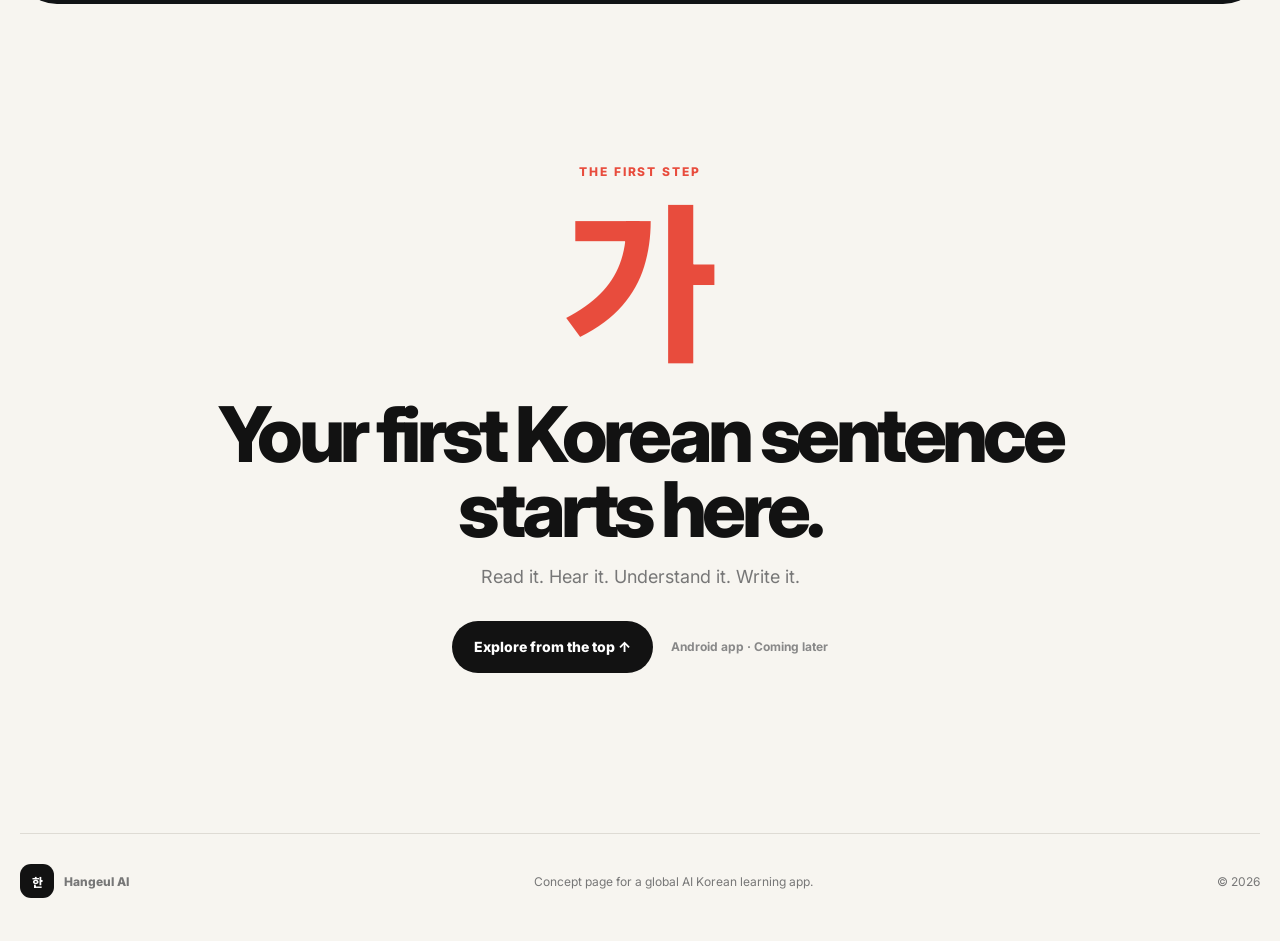
==== commit 2df79a60: "Improve language toggle clarity" ====
--- a/en.html
+++ b/en.html
@@ -5,56 +5,18 @@
 <meta name="viewport" content="width=device-width, initial-scale=1.0" />
 <meta name="description" content="Learn Korean one meaningful sentence at a time. Read, listen, understand, write, and learn with an AI Korean tutor." />
 <title>Hangeul AI — Learn Korean Naturally</title>
-<link rel="preconnect" href="https://fonts.googleapis.com">
-<link rel="preconnect" href="https://fonts.gstatic.com" crossorigin>
-<link href="https://fonts.googleapis.com/css2?family=Inter:wght@400;500;600;700;800&family=Noto+Sans+KR:wght@400;500;600;700;800&display=swap" rel="stylesheet">
-<link rel="stylesheet" href="./styles.css" />
-</head>
-<body>
-<header class="site-header">
-  <div class="nav-shell">
-    <a class="brand" href="#top"><span class="brand-mark">한</span><span>Hangeul AI</span></a>
-    <nav class="desktop-nav"><a href="#learn">Learn</a><a href="#write">Write</a><a href="#ai">AI Tutor</a><a href="#private-ai">On-device AI</a></nav>
-    <div class="header-actions"><a class="lang-link" href="./index.html">한국어</a><a class="lang-link active" href="./en.html">EN</a><a class="nav-cta" href="#experience">Explore →</a></div>
-  </div>
-</header>
+<link rel="preconnect" href="https://fonts.googleapis.com"><link rel="preconnect" href="https://fonts.gstatic.com" crossorigin><link href="https://fonts.googleapis.com/css2?family=Inter:wght@400;500;600;700;800&family=Noto+Sans+KR:wght@400;500;600;700;800&display=swap" rel="stylesheet"><link rel="stylesheet" href="./styles.css" />
+</head><body>
+<header class="site-header"><div class="nav-shell"><a class="brand" href="#top"><span class="brand-mark">한</span><span>Hangeul AI</span></a><nav class="desktop-nav"><a href="#learn">Learn</a><a href="#write">Write</a><a href="#ai">AI Tutor</a><a href="#private-ai">On-device AI</a></nav><div class="header-actions"><div class="lang-toggle" aria-label="Language selector"><span class="lang-icon" aria-hidden="true">🌐</span><a class="lang-link" href="/HANGEUL-AI/">한국어</a><a class="lang-link active" href="/HANGEUL-AI/en.html">EN</a></div><a class="nav-cta" href="#experience">Explore →</a></div></div></header>
 <main id="top">
-<section class="hero section">
-  <div class="hero-copy">
-    <div class="eyebrow">AI-POWERED KOREAN LEARNING</div>
-    <h1>Learn Korean.<br><span>Naturally.</span></h1>
-    <p class="hero-lead">One meaningful Korean sentence a day.</p>
-    <p class="hero-sub">Read, listen, understand, write, and learn with your personal AI Korean tutor.</p>
-    <div class="hero-actions"><a class="button primary" href="#experience">Explore →</a><a class="button ghost" href="#learn">See how it works</a></div>
-    <div class="feature-strip"><span>READ</span><b>·</b><span>LISTEN</span><b>·</b><span>UNDERSTAND</span><b>·</b><span>WRITE</span><b>·</b><span>AI TUTOR</span></div>
-  </div>
-  <div class="hero-visual">
-    <div class="hangul-orbit orbit-one">ㄱ</div><div class="hangul-orbit orbit-two">가</div>
-    <div class="phone"><div class="phone-notch"></div><div class="phone-screen">
-      <div class="phone-topline"><span>Today's Korean</span><span class="pill-mini">A1</span></div>
-      <div class="quote-card"><span class="quote-kicker">TODAY'S KOREAN</span><div class="quote-ko">시작이 반이다.</div><div class="quote-en">Well begun is half done.</div>
-      <div class="word-row"><div><strong>시작</strong><span>start · beginning</span></div><div><strong>반</strong><span>half</span></div></div>
-      <button class="listen-demo" type="button" data-tts="시작이 반이다.">🔊 Listen</button></div>
-      <div class="mock-note"><span>Next</span><strong>Understand this sentence →</strong></div>
-    </div></div>
-  </div>
-</section>
+<section class="hero section"><div class="hero-copy"><div class="eyebrow">AI-POWERED KOREAN LEARNING</div><h1>Learn Korean.<br><span>Naturally.</span></h1><p class="hero-lead">One meaningful Korean sentence a day.</p><p class="hero-sub">Read, listen, understand, write, and learn with your personal AI Korean tutor.</p><div class="hero-actions"><a class="button primary" href="#experience">Explore →</a><a class="button ghost" href="#learn">See how it works</a></div><div class="feature-strip"><span>READ</span><b>·</b><span>LISTEN</span><b>·</b><span>UNDERSTAND</span><b>·</b><span>WRITE</span><b>·</b><span>AI TUTOR</span></div></div><div class="hero-visual"><div class="hangul-orbit orbit-one">ㄱ</div><div class="hangul-orbit orbit-two">가</div><div class="phone"><div class="phone-notch"></div><div class="phone-screen"><div class="phone-topline"><span>Today's Korean</span><span class="pill-mini">A1</span></div><div class="quote-card"><span class="quote-kicker">TODAY'S KOREAN</span><div class="quote-ko">시작이 반이다.</div><div class="quote-en">Well begun is half done.</div><div class="word-row"><div><strong>시작</strong><span>start · beginning</span></div><div><strong>반</strong><span>half</span></div></div><button class="listen-demo" type="button" data-tts="시작이 반이다.">🔊 Listen</button></div><div class="mock-note"><span>Next</span><strong>Understand this sentence →</strong></div></div></div></div></section>
 <section class="trust-line"><div>Built for global Korean learners</div><div>Beginner-first</div><div>Mobile-first</div><div>AI-ready</div></section>
-<section class="section feature-section" id="learn"><div class="section-copy"><div class="eyebrow">DAILY KOREAN</div><h2>One sentence.<br>Real Korean.</h2><p>Learn vocabulary, grammar, and Korean culture through a sentence worth remembering.</p></div>
-<div class="demo-board lesson-board"><div class="demo-label">TODAY'S KOREAN</div><div class="lesson-main">시작이 반이다.</div><div class="lesson-translation">Well begun is half done.</div><div class="vocab-grid"><article><small>VOCABULARY</small><strong>시작</strong><span>start · beginning</span></article><article><small>VOCABULARY</small><strong>반</strong><span>half</span></article><article><small>GRAMMAR</small><strong>이다</strong><span>to be</span></article></div></div></section>
-<section class="section feature-section reverse"><div class="section-copy"><div class="eyebrow">LISTEN</div><h2>Don't just read it.<br>Hear real Korean.</h2><p>Listen at your own pace and repeat until Korean sounds start to feel familiar.</p><div class="micro-points"><span>Slow playback</span><span>Natural speed</span><span>Repeat practice</span></div></div>
-<div class="demo-board listen-board"><div class="sound-wave"><i></i><i></i><i></i><i></i><i></i><i></i><i></i><i></i><i></i></div><div class="listen-sentence">시작이 반이다.</div><div class="speed-row"><button class="speed-chip">0.7× Slow</button><button class="speed-chip active">1.0× Normal</button><button class="speed-chip">↻ Repeat</button></div></div></section>
-<section class="section feature-section"><div class="section-copy"><div class="eyebrow">UNDERSTAND</div><h2>More than<br>translation.</h2><p>Break Korean down into vocabulary, grammar, meaning, and real-life context.</p></div>
-<div class="demo-board meaning-board"><div class="meaning-title">What does it really mean?</div><p>Starting is often the hardest part. Once you've begun, you've already taken an important first step.</p><div class="meaning-tags"><span>#beginner</span><span>#proverb</span><span>#motivation</span></div></div></section>
-<section class="section writing-section" id="write"><div class="write-intro"><div class="eyebrow">WRITE</div><h2>Learn Hangul<br>with your hands.</h2><p>Start with consonants and vowels, then move from words to meaningful Korean sentences.</p></div>
-<div class="writing-stage"><div class="giant-hangul">ㄱ</div><div class="trace-card"><div class="trace-instruction">Trace the character</div><div class="stroke-guide">① ───→<br><span>↓ ②</span></div><div class="trace-box"><span>ㄱ</span></div><div class="trace-actions"><button>Clear</button><button class="dark-btn">Next →</button></div></div></div>
-<div class="progression"><div><small>01</small><strong>Character</strong><span>ㄱ ㄴ ㄷ</span></div><div><small>02</small><strong>Syllable</strong><span>가 나 다</span></div><div><small>03</small><strong>Word</strong><span>한국 · 사람</span></div><div><small>04</small><strong>Sentence</strong><span>시작이 반이다.</span></div></div></section>
-<section class="section feature-section ai-section" id="ai"><div class="section-copy"><div class="eyebrow purple">AI TUTOR</div><h2>Ask anything.<br>Keep learning.</h2><p>Get simple explanations, examples, grammar help, and practice whenever you need it.</p><div class="quick-actions"><span>Explain simply</span><span>Give examples</span><span>Grammar help</span><span>Make a quiz</span></div></div>
-<div class="chat-panel"><div class="chat-head"><span class="ai-dot">✦</span><div><strong>AI Korean Tutor</strong><small>Current lesson · 시작이 반이다.</small></div></div><div class="bubble user-bubble"><small>YOU</small><p>Why do we use <strong>이다</strong> here?</p></div><div class="bubble ai-bubble"><small>AI TUTOR</small><p><strong>이다</strong> means “to be.” Here, <strong>반이다</strong> means “it is half.”</p></div><div class="chat-actions"><button>Explain simpler</button><button>More examples</button></div></div></section>
+<section class="section feature-section" id="learn"><div class="section-copy"><div class="eyebrow">DAILY KOREAN</div><h2>One sentence.<br>Real Korean.</h2><p>Learn vocabulary, grammar, and Korean culture through a sentence worth remembering.</p></div><div class="demo-board lesson-board"><div class="demo-label">TODAY'S KOREAN</div><div class="lesson-main">시작이 반이다.</div><div class="lesson-translation">Well begun is half done.</div><div class="vocab-grid"><article><small>VOCABULARY</small><strong>시작</strong><span>start · beginning</span></article><article><small>VOCABULARY</small><strong>반</strong><span>half</span></article><article><small>GRAMMAR</small><strong>이다</strong><span>to be</span></article></div></div></section>
+<section class="section feature-section reverse"><div class="section-copy"><div class="eyebrow">LISTEN</div><h2>Don't just read it.<br>Hear real Korean.</h2><p>Listen at your own pace and repeat until Korean sounds start to feel familiar.</p><div class="micro-points"><span>Slow playback</span><span>Natural speed</span><span>Repeat practice</span></div></div><div class="demo-board listen-board"><div class="sound-wave"><i></i><i></i><i></i><i></i><i></i><i></i><i></i><i></i><i></i></div><div class="listen-sentence">시작이 반이다.</div><div class="speed-row"><button class="speed-chip">0.7× Slow</button><button class="speed-chip active">1.0× Normal</button><button class="speed-chip">↻ Repeat</button></div></div></section>
+<section class="section feature-section"><div class="section-copy"><div class="eyebrow">UNDERSTAND</div><h2>More than<br>translation.</h2><p>Break Korean down into vocabulary, grammar, meaning, and real-life context.</p></div><div class="demo-board meaning-board"><div class="meaning-title">What does it really mean?</div><p>Starting is often the hardest part. Once you've begun, you've already taken an important first step.</p><div class="meaning-tags"><span>#beginner</span><span>#proverb</span><span>#motivation</span></div></div></section>
+<section class="section writing-section" id="write"><div class="write-intro"><div class="eyebrow">WRITE</div><h2>Learn Hangul<br>with your hands.</h2><p>Start with consonants and vowels, then move from words to meaningful Korean sentences.</p></div><div class="writing-stage"><div class="giant-hangul">ㄱ</div><div class="trace-card"><div class="trace-instruction">Trace the character</div><div class="stroke-guide">① ───→<br><span>↓ ②</span></div><div class="trace-box"><span>ㄱ</span></div><div class="trace-actions"><button>Clear</button><button class="dark-btn">Next →</button></div></div></div><div class="progression"><div><small>01</small><strong>Character</strong><span>ㄱ ㄴ ㄷ</span></div><div><small>02</small><strong>Syllable</strong><span>가 나 다</span></div><div><small>03</small><strong>Word</strong><span>한국 · 사람</span></div><div><small>04</small><strong>Sentence</strong><span>시작이 반이다.</span></div></div></section>
+<section class="section feature-section ai-section" id="ai"><div class="section-copy"><div class="eyebrow purple">AI TUTOR</div><h2>Ask anything.<br>Keep learning.</h2><p>Get simple explanations, examples, grammar help, and practice whenever you need it.</p><div class="quick-actions"><span>Explain simply</span><span>Give examples</span><span>Grammar help</span><span>Make a quiz</span></div></div><div class="chat-panel"><div class="chat-head"><span class="ai-dot">✦</span><div><strong>AI Korean Tutor</strong><small>Current lesson · 시작이 반이다.</small></div></div><div class="bubble user-bubble"><small>YOU</small><p>Why do we use <strong>이다</strong> here?</p></div><div class="bubble ai-bubble"><small>AI TUTOR</small><p><strong>이다</strong> means “to be.” Here, <strong>반이다</strong> means “it is half.”</p></div><div class="chat-actions"><button>Explain simpler</button><button>More examples</button></div></div></section>
 <section class="section review-section"><div class="section-copy"><div class="eyebrow">REVIEW</div><h2>Don't learn it once.</h2><p>Save meaningful Korean sentences and come back to listen, write, and review them anytime.</p></div><div class="library"><article><div><small>MY KOREAN</small><strong>시작이 반이다.</strong></div><div class="library-actions"><span>🔊 Listen</span><span>✍ Write</span><span>✦ Ask AI</span></div></article><article><div><small>MY KOREAN</small><strong>천 리 길도 한 걸음부터.</strong></div><div class="library-actions"><span>🔊 Listen</span><span>✍ Write</span><span>✦ Ask AI</span></div></article></div></section>
 <section class="section private-section" id="private-ai"><div class="private-copy"><div class="eyebrow light">ON-DEVICE AI</div><h2>Your Korean tutor<br>lives on your phone.</h2><p>The future Android app is designed to use on-device Gemma so Korean learning can rely less on a cloud AI call for every question.</p><div class="private-pills"><span>On-device</span><span>Offline capable</span><span>Privacy-friendly</span><span>No per-message AI API fee</span></div></div><div class="device-stack"><div class="device-chip">Korean Learning</div><div class="down-arrow">↓</div><div class="device-chip purple-chip">AI Korean Tutor</div><div class="down-arrow">↓</div><div class="gemma-chip">✦ Gemma</div></div></section>
 <section class="final-cta" id="experience"><div class="eyebrow">THE FIRST STEP</div><div class="final-glyph">가</div><h2>Your first Korean sentence<br>starts here.</h2><p>Read it. Hear it. Understand it. Write it.</p><div class="final-actions"><a class="button primary" href="#top">Explore from the top ↑</a><span class="coming">Android app · Coming later</span></div></section>
-</main>
-<footer><a class="brand" href="#top"><span class="brand-mark">한</span><span>Hangeul AI</span></a><p>Concept page for a global AI Korean learning app.</p><span>© 2026</span></footer>
-<script src="./script.js"></script>
-</body></html>+</main><footer><a class="brand" href="#top"><span class="brand-mark">한</span><span>Hangeul AI</span></a><p>Concept page for a global AI Korean learning app.</p><span>© 2026</span></footer><script src="./script.js"></script></body></html>
--- a/styles.css
+++ b/styles.css
@@ -1 +1 @@
-:root{--bg:#f7f5f0;--paper:#fffdf8;--ink:#121212;--muted:#6e6b65;--line:#dedbd4;--red:#e84c3d;--purple:#7457ff;--dark:#111315;--radius:28px}*{box-sizing:border-box}html{scroll-behavior:smooth}body{margin:0;background:var(--bg);color:var(--ink);font-family:Inter,"Noto Sans KR",system-ui,sans-serif;-webkit-font-smoothing:antialiased}button,a{font:inherit}button{cursor:pointer}a{color:inherit;text-decoration:none}.site-header{position:sticky;top:0;z-index:20;backdrop-filter:blur(14px);background:rgba(247,245,240,.82);border-bottom:1px solid rgba(18,18,18,.06)}.nav-shell{width:min(1240px,calc(100% - 40px));height:74px;margin:auto;display:flex;align-items:center;gap:30px}.brand{display:flex;align-items:center;gap:10px;font-weight:800}.brand-mark{width:34px;height:34px;border-radius:11px;display:grid;place-items:center;background:var(--ink);color:#fff}.desktop-nav{margin-left:auto;display:flex;gap:26px;color:#55524d;font-size:14px}.nav-cta{padding:11px 16px;border:1px solid var(--ink);border-radius:999px;font-weight:700;font-size:14px}.section{width:min(1240px,calc(100% - 40px));margin:auto;padding:132px 0}.hero{min-height:760px;display:grid;grid-template-columns:1.05fr .95fr;align-items:center;gap:80px}.eyebrow{font-size:12px;font-weight:800;letter-spacing:.16em;color:var(--red);margin-bottom:22px}.eyebrow.purple{color:var(--purple)}.eyebrow.light{color:#bdb9ff}.hero h1,.section h2,.final-cta h2{margin:0;letter-spacing:-.06em;line-height:.98;font-weight:800}.hero h1{font-size:clamp(64px,7vw,106px)}.hero h1 span{color:var(--red)}.hero-lead{font-size:26px;margin:28px 0 12px;font-weight:700}.hero-sub{font-size:17px;line-height:1.7;color:var(--muted);max-width:560px}.hero-actions{display:flex;gap:12px;margin-top:32px}.button{display:inline-flex;align-items:center;justify-content:center;min-height:52px;padding:0 22px;border-radius:999px;font-weight:800;font-size:14px}.button.primary{background:var(--ink);color:white}.button.ghost{border:1px solid var(--line);background:rgba(255,255,255,.45)}.feature-strip{display:flex;gap:10px;flex-wrap:wrap;margin-top:40px;color:#77736d;font-size:11px;font-weight:800}.hero-visual{position:relative;min-height:600px;display:grid;place-items:center}.phone{width:330px;border:9px solid #171717;border-radius:42px;background:#171717;box-shadow:0 30px 70px rgba(0,0,0,.18);position:relative;z-index:2}.phone-notch{width:110px;height:24px;border-radius:0 0 16px 16px;background:#171717;position:absolute;left:50%;top:0;transform:translateX(-50%);z-index:3}.phone-screen{min-height:600px;border-radius:32px;background:#f7f5f0;padding:28px 18px 18px}.phone-topline{display:flex;justify-content:space-between;align-items:center;font-size:11px;font-weight:800}.pill-mini{padding:5px 8px;background:#ece8df;border-radius:999px}.quote-card{margin-top:54px;padding:28px 24px;border-radius:26px;background:#fff;border:1px solid #ece7de;box-shadow:0 16px 40px rgba(0,0,0,.06)}.quote-kicker{font-size:11px;color:#918d85;font-weight:800}.quote-ko{font-size:32px;font-weight:800;margin-top:16px}.quote-en{color:#736f69;margin-top:10px}.word-row{display:grid;grid-template-columns:1fr 1fr;gap:8px;margin-top:24px}.word-row div{padding:13px;border-radius:14px;background:#f7f5f0}.word-row strong,.word-row span{display:block}.word-row span{font-size:10px;color:#777;margin-top:5px}.listen-demo{width:100%;border:0;border-radius:14px;background:#111;color:#fff;padding:13px;margin-top:18px;font-weight:700}.mock-note{margin-top:18px;padding:15px;border-radius:18px;background:#efece5}.mock-note span,.mock-note strong{display:block}.mock-note span{font-size:9px;color:#8b877f;font-weight:800}.mock-note strong{font-size:12px;margin-top:5px}.hangul-orbit{position:absolute;font-weight:800;color:rgba(17,19,21,.08);line-height:1}.orbit-one{font-size:220px;left:-20px;top:40px}.orbit-two{font-size:130px;right:-5px;bottom:50px}.trust-line{border-top:1px solid var(--line);border-bottom:1px solid var(--line);padding:20px max(20px,calc((100% - 1240px)/2));display:flex;justify-content:space-between;gap:20px;flex-wrap:wrap;font-size:12px;color:#77736c;font-weight:700}.feature-section{display:grid;grid-template-columns:.8fr 1.2fr;gap:90px;align-items:center}.feature-section.reverse{grid-template-columns:1.2fr .8fr}.feature-section.reverse .section-copy{order:2}.section-copy h2,.write-intro h2{font-size:clamp(52px,5.7vw,82px)}.section-copy p,.write-intro p{color:var(--muted);font-size:18px;line-height:1.7;max-width:520px}.keep-line{white-space:nowrap}.demo-board{min-height:420px;border-radius:var(--radius);background:var(--paper);border:1px solid var(--line);padding:42px;box-shadow:0 24px 70px rgba(29,27,24,.07)}.lesson-board{display:flex;flex-direction:column;justify-content:center}.demo-label{font-size:11px;font-weight:800;color:var(--red)}.lesson-main{font-size:52px;font-weight:800;margin-top:24px}.lesson-translation{font-size:20px;color:#777;margin-top:12px}.vocab-grid{display:grid;grid-template-columns:repeat(3,1fr);gap:12px;margin-top:42px}.vocab-grid article{background:#f6f3ed;padding:18px;border-radius:18px}.vocab-grid small,.vocab-grid strong,.vocab-grid span{display:block}.vocab-grid small{font-size:9px;color:#999}.vocab-grid strong{font-size:20px;margin-top:10px}.vocab-grid span{font-size:12px;color:#6f6b64;margin-top:5px}.listen-board{display:grid;place-items:center;align-content:center}.sound-wave{display:flex;align-items:center;gap:7px;height:90px}.sound-wave i{display:block;width:7px;border-radius:999px;background:var(--red);height:28px}.sound-wave i:nth-child(2),.sound-wave i:nth-child(8){height:50px}.sound-wave i:nth-child(3),.sound-wave i:nth-child(7){height:72px}.sound-wave i:nth-child(4),.sound-wave i:nth-child(6){height:58px}.sound-wave i:nth-child(5){height:88px}.listen-sentence{font-size:44px;font-weight:800;margin:20px 0 30px}.speed-row{display:flex;gap:10px;flex-wrap:wrap;justify-content:center}.speed-chip{border:1px solid var(--line);background:white;padding:12px 15px;border-radius:999px}.speed-chip.active{background:var(--ink);color:#fff}.micro-points,.quick-actions,.private-pills{display:flex;flex-wrap:wrap;gap:8px;margin-top:24px}.micro-points span,.quick-actions span{border:1px solid var(--line);padding:9px 12px;border-radius:999px;font-size:12px;font-weight:700}.meaning-board{display:flex;flex-direction:column;justify-content:center}.meaning-title{font-size:13px;font-weight:800;color:var(--red);margin-bottom:18px}.meaning-board p{font-size:28px;line-height:1.4;margin:0}.meaning-tags{display:flex;gap:8px;margin-top:28px;flex-wrap:wrap}.meaning-tags span{background:#f0ede7;border-radius:999px;padding:9px 11px;font-size:11px;color:#716d66}.writing-stage{display:grid;grid-template-columns:1fr 1fr;align-items:center;gap:50px;margin-top:70px}.giant-hangul{font-size:360px;font-weight:800;line-height:.8;text-align:center}.trace-card{border-radius:var(--radius);background:#fff;border:1px solid var(--line);padding:28px}.trace-instruction{font-size:12px;font-weight:800;color:#777}.stroke-guide{text-align:center;font-weight:800;font-size:22px;color:var(--red);margin:20px 0 10px}.stroke-guide span{display:inline-block;margin-left:64px}.trace-box{height:310px;border:2px dashed #dad6ce;border-radius:22px;display:grid;place-items:center}.trace-box span{font-size:210px;font-weight:800;color:rgba(18,18,18,.12)}.trace-actions{display:flex;justify-content:flex-end;gap:8px;margin-top:16px}.trace-actions button{border:1px solid var(--line);background:#fff;border-radius:999px;padding:10px 16px;font-weight:700}.trace-actions .dark-btn{background:var(--ink);color:#fff}.progression{display:grid;grid-template-columns:repeat(4,1fr);gap:12px;margin-top:60px}.progression div{border-top:1px solid var(--ink);padding-top:16px}.progression small,.progression strong,.progression span{display:block}.progression strong{font-size:17px;margin-top:8px}.progression span{font-size:20px;margin-top:10px;color:#555}.ai-section{background:#ece8ff;border-radius:44px;padding-left:56px;padding-right:56px}.chat-panel{background:#15151a;color:#fff;border-radius:30px;padding:28px;min-height:460px}.chat-head{display:flex;gap:12px;align-items:center;border-bottom:1px solid rgba(255,255,255,.1);padding-bottom:20px}.ai-dot{width:38px;height:38px;border-radius:12px;display:grid;place-items:center;background:var(--purple)}.chat-head strong,.chat-head small{display:block}.chat-head small{color:#aaa}.bubble{max-width:82%;padding:18px;border-radius:20px;margin-top:24px}.bubble small{font-size:8px;color:#aaa}.bubble p{margin:8px 0 0;line-height:1.55}.user-bubble{margin-left:auto;background:#2a2931}.ai-bubble{background:#242035;border:1px solid rgba(116,87,255,.5)}.chat-actions{display:flex;gap:8px;margin-top:22px}.chat-actions button{background:transparent;color:#ddd;border:1px solid #3a3942;border-radius:999px;padding:9px 12px}.review-section{display:grid;grid-template-columns:.8fr 1.2fr;gap:90px}.library{display:grid;gap:14px}.library article{background:#fff;border:1px solid var(--line);border-radius:22px;padding:25px}.library small,.library strong{display:block}.library strong{font-size:26px;margin-top:8px}.library-actions{display:flex;gap:8px;flex-wrap:wrap;margin-top:22px}.library-actions span{background:#f2efe9;border-radius:999px;padding:9px 11px;font-size:11px}.private-section{width:min(1340px,calc(100% - 30px));background:var(--dark);color:#fff;border-radius:42px;display:grid;grid-template-columns:1fr 1fr;gap:80px;align-items:center;padding:100px}.private-copy h2{font-size:clamp(52px,5vw,78px);margin:0;line-height:.98}.private-copy p{color:#b5b4b0;font-size:17px;line-height:1.7}.private-pills span{border:1px solid #343438;border-radius:999px;padding:10px 13px;color:#dad9d5;font-size:12px}.device-stack{display:grid;place-items:center}.device-chip,.gemma-chip{width:min(360px,100%);text-align:center;padding:22px;border-radius:20px;background:#242427;border:1px solid #343438;font-weight:800}.purple-chip{background:#2a214f;border-color:#5546a8}.gemma-chip{background:linear-gradient(135deg,#7457ff,#4c79ff);border:0}.down-arrow{color:#68676c;font-size:24px;padding:13px}.final-cta{text-align:center;padding:160px 20px}.final-glyph{font-size:170px;line-height:1;font-weight:800;color:var(--red)}.final-cta h2{font-size:clamp(52px,6vw,86px);margin-top:26px}.final-cta p{font-size:18px;color:#777}.final-actions{display:flex;align-items:center;justify-content:center;gap:18px;margin-top:34px;flex-wrap:wrap}.coming{font-size:12px;color:#888;font-weight:700}footer{width:min(1240px,calc(100% - 40px));margin:auto;padding:28px 0 40px;border-top:1px solid var(--line);display:flex;justify-content:space-between;gap:20px;align-items:center;color:#777;font-size:12px}@media(max-width:900px){.desktop-nav{display:none}.nav-cta{margin-left:auto}.section{padding:90px 0}.hero{grid-template-columns:1fr;gap:30px;padding-top:70px}.feature-section,.feature-section.reverse,.review-section,.private-section,.writing-stage{grid-template-columns:1fr}.feature-section.reverse .section-copy{order:0}.private-section{padding:70px 34px}.giant-hangul{font-size:260px}.progression{grid-template-columns:1fr 1fr}}@media(max-width:600px){.nav-shell,.section,footer{width:min(100% - 32px,1240px)}.hero h1{font-size:58px}.hero-actions{flex-direction:column}.button{width:100%}.phone{width:min(310px,92vw)}.feature-section{gap:45px}.demo-board{padding:26px;min-height:360px}.lesson-main{font-size:38px}.vocab-grid{grid-template-columns:1fr}.meaning-board p{font-size:23px}.listen-sentence{font-size:34px}.giant-hangul{font-size:190px}.trace-box{height:250px}.progression{grid-template-columns:1fr}.ai-section{padding-left:22px;padding-right:22px}.private-section{width:min(100% - 16px,1340px);padding:60px 24px;border-radius:30px}.final-glyph{font-size:120px}footer{align-items:flex-start;flex-direction:column}.keep-line{white-space:normal}}+:root{--bg:#f7f5f0;--paper:#fffdf8;--ink:#121212;--muted:#6e6b65;--line:#dedbd4;--red:#e84c3d;--purple:#7457ff;--dark:#111315;--radius:28px}*{box-sizing:border-box}html{scroll-behavior:smooth}body{margin:0;background:var(--bg);color:var(--ink);font-family:Inter,"Noto Sans KR",system-ui,sans-serif;-webkit-font-smoothing:antialiased}button,a{font:inherit}button{cursor:pointer}a{color:inherit;text-decoration:none}.site-header{position:sticky;top:0;z-index:20;backdrop-filter:blur(14px);background:rgba(247,245,240,.82);border-bottom:1px solid rgba(18,18,18,.06)}.nav-shell{width:min(1240px,calc(100% - 40px));height:74px;margin:auto;display:flex;align-items:center;gap:30px}.brand{display:flex;align-items:center;gap:10px;font-weight:800}.brand-mark{width:34px;height:34px;border-radius:11px;display:grid;place-items:center;background:var(--ink);color:#fff}.desktop-nav{margin-left:auto;display:flex;gap:26px;color:#55524d;font-size:14px}.header-actions{display:flex;align-items:center;gap:8px}.lang-link{padding:9px 11px;border-radius:999px;color:#77736d;font-size:12px;font-weight:800}.lang-link:hover,.lang-link.active{background:#ece8df;color:var(--ink)}.nav-cta{padding:11px 16px;border:1px solid var(--ink);border-radius:999px;font-weight:700;font-size:14px}.section{width:min(1240px,calc(100% - 40px));margin:auto;padding:132px 0}.hero{min-height:760px;display:grid;grid-template-columns:1.05fr .95fr;align-items:center;gap:80px}.eyebrow{font-size:12px;font-weight:800;letter-spacing:.16em;color:var(--red);margin-bottom:22px}.eyebrow.purple{color:var(--purple)}.eyebrow.light{color:#bdb9ff}.hero h1,.section h2,.final-cta h2{margin:0;letter-spacing:-.06em;line-height:.98;font-weight:800}.hero h1{font-size:clamp(64px,7vw,106px)}.hero h1 span{color:var(--red)}.hero-lead{font-size:26px;margin:28px 0 12px;font-weight:700}.hero-sub{font-size:17px;line-height:1.7;color:var(--muted);max-width:560px}.hero-actions{display:flex;gap:12px;margin-top:32px}.button{display:inline-flex;align-items:center;justify-content:center;min-height:52px;padding:0 22px;border-radius:999px;font-weight:800;font-size:14px}.button.primary{background:var(--ink);color:white}.button.ghost{border:1px solid var(--line);background:rgba(255,255,255,.45)}.feature-strip{display:flex;gap:10px;flex-wrap:wrap;margin-top:40px;color:#77736d;font-size:11px;font-weight:800}.hero-visual{position:relative;min-height:600px;display:grid;place-items:center}.phone{width:330px;border:9px solid #171717;border-radius:42px;background:#171717;box-shadow:0 30px 70px rgba(0,0,0,.18);position:relative;z-index:2}.phone-notch{width:110px;height:24px;border-radius:0 0 16px 16px;background:#171717;position:absolute;left:50%;top:0;transform:translateX(-50%);z-index:3}.phone-screen{min-height:600px;border-radius:32px;background:#f7f5f0;padding:28px 18px 18px}.phone-topline{display:flex;justify-content:space-between;align-items:center;font-size:11px;font-weight:800}.pill-mini{padding:5px 8px;background:#ece8df;border-radius:999px}.quote-card{margin-top:54px;padding:28px 24px;border-radius:26px;background:#fff;border:1px solid #ece7de;box-shadow:0 16px 40px rgba(0,0,0,.06)}.quote-kicker{font-size:11px;color:#918d85;font-weight:800}.quote-ko{font-size:32px;font-weight:800;margin-top:16px}.quote-en{color:#736f69;margin-top:10px}.word-row{display:grid;grid-template-columns:1fr 1fr;gap:8px;margin-top:24px}.word-row div{padding:13px;border-radius:14px;background:#f7f5f0}.word-row strong,.word-row span{display:block}.word-row span{font-size:10px;color:#777;margin-top:5px}.listen-demo{width:100%;border:0;border-radius:14px;background:#111;color:#fff;padding:13px;margin-top:18px;font-weight:700}.mock-note{margin-top:18px;padding:15px;border-radius:18px;background:#efece5}.mock-note span,.mock-note strong{display:block}.mock-note span{font-size:9px;color:#8b877f;font-weight:800}.mock-note strong{font-size:12px;margin-top:5px}.hangul-orbit{position:absolute;font-weight:800;color:rgba(17,19,21,.08);line-height:1}.orbit-one{font-size:220px;left:-20px;top:40px}.orbit-two{font-size:130px;right:-5px;bottom:50px}.trust-line{border-top:1px solid var(--line);border-bottom:1px solid var(--line);padding:20px max(20px,calc((100% - 1240px)/2));display:flex;justify-content:space-between;gap:20px;flex-wrap:wrap;font-size:12px;color:#77736c;font-weight:700}.feature-section{display:grid;grid-template-columns:.8fr 1.2fr;gap:90px;align-items:center}.feature-section.reverse{grid-template-columns:1.2fr .8fr}.feature-section.reverse .section-copy{order:2}.section-copy h2,.write-intro h2{font-size:clamp(52px,5.7vw,82px)}.section-copy p,.write-intro p{color:var(--muted);font-size:18px;line-height:1.7;max-width:520px}.keep-line{white-space:nowrap}.demo-board{min-height:420px;border-radius:var(--radius);background:var(--paper);border:1px solid var(--line);padding:42px;box-shadow:0 24px 70px rgba(29,27,24,.07)}.lesson-board{display:flex;flex-direction:column;justify-content:center}.demo-label{font-size:11px;font-weight:800;color:var(--red)}.lesson-main{font-size:52px;font-weight:800;margin-top:24px}.lesson-translation{font-size:20px;color:#777;margin-top:12px}.vocab-grid{display:grid;grid-template-columns:repeat(3,1fr);gap:12px;margin-top:42px}.vocab-grid article{background:#f6f3ed;padding:18px;border-radius:18px}.vocab-grid small,.vocab-grid strong,.vocab-grid span{display:block}.vocab-grid small{font-size:9px;color:#999}.vocab-grid strong{font-size:20px;margin-top:10px}.vocab-grid span{font-size:12px;color:#6f6b64;margin-top:5px}.listen-board{display:grid;place-items:center;align-content:center}.sound-wave{display:flex;align-items:center;gap:7px;height:90px}.sound-wave i{display:block;width:7px;border-radius:999px;background:var(--red);height:28px}.sound-wave i:nth-child(2),.sound-wave i:nth-child(8){height:50px}.sound-wave i:nth-child(3),.sound-wave i:nth-child(7){height:72px}.sound-wave i:nth-child(4),.sound-wave i:nth-child(6){height:58px}.sound-wave i:nth-child(5){height:88px}.listen-sentence{font-size:44px;font-weight:800;margin:20px 0 30px}.speed-row{display:flex;gap:10px;flex-wrap:wrap;justify-content:center}.speed-chip{border:1px solid var(--line);background:white;padding:12px 15px;border-radius:999px}.speed-chip.active{background:var(--ink);color:#fff}.micro-points,.quick-actions,.private-pills{display:flex;flex-wrap:wrap;gap:8px;margin-top:24px}.micro-points span,.quick-actions span{border:1px solid var(--line);padding:9px 12px;border-radius:999px;font-size:12px;font-weight:700}.meaning-board{display:flex;flex-direction:column;justify-content:center}.meaning-title{font-size:13px;font-weight:800;color:var(--red);margin-bottom:18px}.meaning-board p{font-size:28px;line-height:1.4;margin:0}.meaning-tags{display:flex;gap:8px;margin-top:28px;flex-wrap:wrap}.meaning-tags span{background:#f0ede7;border-radius:999px;padding:9px 11px;font-size:11px;color:#716d66}.writing-stage{display:grid;grid-template-columns:1fr 1fr;align-items:center;gap:50px;margin-top:70px}.giant-hangul{font-size:360px;font-weight:800;line-height:.8;text-align:center}.trace-card{border-radius:var(--radius);background:#fff;border:1px solid var(--line);padding:28px}.trace-instruction{font-size:12px;font-weight:800;color:#777}.stroke-guide{text-align:center;font-weight:800;font-size:22px;color:var(--red);margin:20px 0 10px}.stroke-guide span{display:inline-block;margin-left:64px}.trace-box{height:310px;border:2px dashed #dad6ce;border-radius:22px;display:grid;place-items:center}.trace-box span{font-size:210px;font-weight:800;color:rgba(18,18,18,.12)}.trace-actions{display:flex;justify-content:flex-end;gap:8px;margin-top:16px}.trace-actions button{border:1px solid var(--line);background:#fff;border-radius:999px;padding:10px 16px;font-weight:700}.trace-actions .dark-btn{background:var(--ink);color:#fff}.progression{display:grid;grid-template-columns:repeat(4,1fr);gap:12px;margin-top:60px}.progression div{border-top:1px solid var(--ink);padding-top:16px}.progression small,.progression strong,.progression span{display:block}.progression strong{font-size:17px;margin-top:8px}.progression span{font-size:20px;margin-top:10px;color:#555}.ai-section{background:#ece8ff;border-radius:44px;padding-left:56px;padding-right:56px}.chat-panel{background:#15151a;color:#fff;border-radius:30px;padding:28px;min-height:460px}.chat-head{display:flex;gap:12px;align-items:center;border-bottom:1px solid rgba(255,255,255,.1);padding-bottom:20px}.ai-dot{width:38px;height:38px;border-radius:12px;display:grid;place-items:center;background:var(--purple)}.chat-head strong,.chat-head small{display:block}.chat-head small{color:#aaa}.bubble{max-width:82%;padding:18px;border-radius:20px;margin-top:24px}.bubble small{font-size:8px;color:#aaa}.bubble p{margin:8px 0 0;line-height:1.55}.user-bubble{margin-left:auto;background:#2a2931}.ai-bubble{background:#242035;border:1px solid rgba(116,87,255,.5)}.chat-actions{display:flex;gap:8px;margin-top:22px}.chat-actions button{background:transparent;color:#ddd;border:1px solid #3a3942;border-radius:999px;padding:9px 12px}.review-section{display:grid;grid-template-columns:.8fr 1.2fr;gap:90px}.library{display:grid;gap:14px}.library article{background:#fff;border:1px solid var(--line);border-radius:22px;padding:25px}.library small,.library strong{display:block}.library strong{font-size:26px;margin-top:8px}.library-actions{display:flex;gap:8px;flex-wrap:wrap;margin-top:22px}.library-actions span{background:#f2efe9;border-radius:999px;padding:9px 11px;font-size:11px}.private-section{width:min(1340px,calc(100% - 30px));background:var(--dark);color:#fff;border-radius:42px;display:grid;grid-template-columns:1fr 1fr;gap:80px;align-items:center;padding:100px}.private-copy h2{font-size:clamp(52px,5vw,78px);margin:0;line-height:.98}.private-copy p{color:#b5b4b0;font-size:17px;line-height:1.7}.private-pills span{border:1px solid #343438;border-radius:999px;padding:10px 13px;color:#dad9d5;font-size:12px}.device-stack{display:grid;place-items:center}.device-chip,.gemma-chip{width:min(360px,100%);text-align:center;padding:22px;border-radius:20px;background:#242427;border:1px solid #343438;font-weight:800}.purple-chip{background:#2a214f;border-color:#5546a8}.gemma-chip{background:linear-gradient(135deg,#7457ff,#4c79ff);border:0}.down-arrow{color:#68676c;font-size:24px;padding:13px}.final-cta{text-align:center;padding:160px 20px}.final-glyph{font-size:170px;line-height:1;font-weight:800;color:var(--red)}.final-cta h2{font-size:clamp(52px,6vw,86px);margin-top:26px}.final-cta p{font-size:18px;color:#777}.final-actions{display:flex;align-items:center;justify-content:center;gap:18px;margin-top:34px;flex-wrap:wrap}.coming{font-size:12px;color:#888;font-weight:700}footer{width:min(1240px,calc(100% - 40px));margin:auto;padding:28px 0 40px;border-top:1px solid var(--line);display:flex;justify-content:space-between;gap:20px;align-items:center;color:#777;font-size:12px}@media(max-width:900px){.desktop-nav{display:none}.header-actions{margin-left:auto}.nav-cta{display:none}.section{padding:90px 0}.hero{grid-template-columns:1fr;gap:30px;padding-top:70px}.feature-section,.feature-section.reverse,.review-section,.private-section,.writing-stage{grid-template-columns:1fr}.feature-section.reverse .section-copy{order:0}.private-section{padding:70px 34px}.giant-hangul{font-size:260px}.progression{grid-template-columns:1fr 1fr}}@media(max-width:600px){.nav-shell,.section,footer{width:min(100% - 32px,1240px)}.hero h1{font-size:58px}.hero-actions{flex-direction:column}.button{width:100%}.phone{width:min(310px,92vw)}.feature-section{gap:45px}.demo-board{padding:26px;min-height:360px}.lesson-main{font-size:38px}.vocab-grid{grid-template-columns:1fr}.meaning-board p{font-size:23px}.listen-sentence{font-size:34px}.giant-hangul{font-size:190px}.trace-box{height:250px}.progression{grid-template-columns:1fr}.ai-section{padding-left:22px;padding-right:22px}.private-section{width:min(100% - 16px,1340px);padding:60px 24px;border-radius:30px}.final-glyph{font-size:120px}footer{align-items:flex-start;flex-direction:column}.keep-line{white-space:normal}.lang-link{padding:8px 9px;font-size:11px}}
